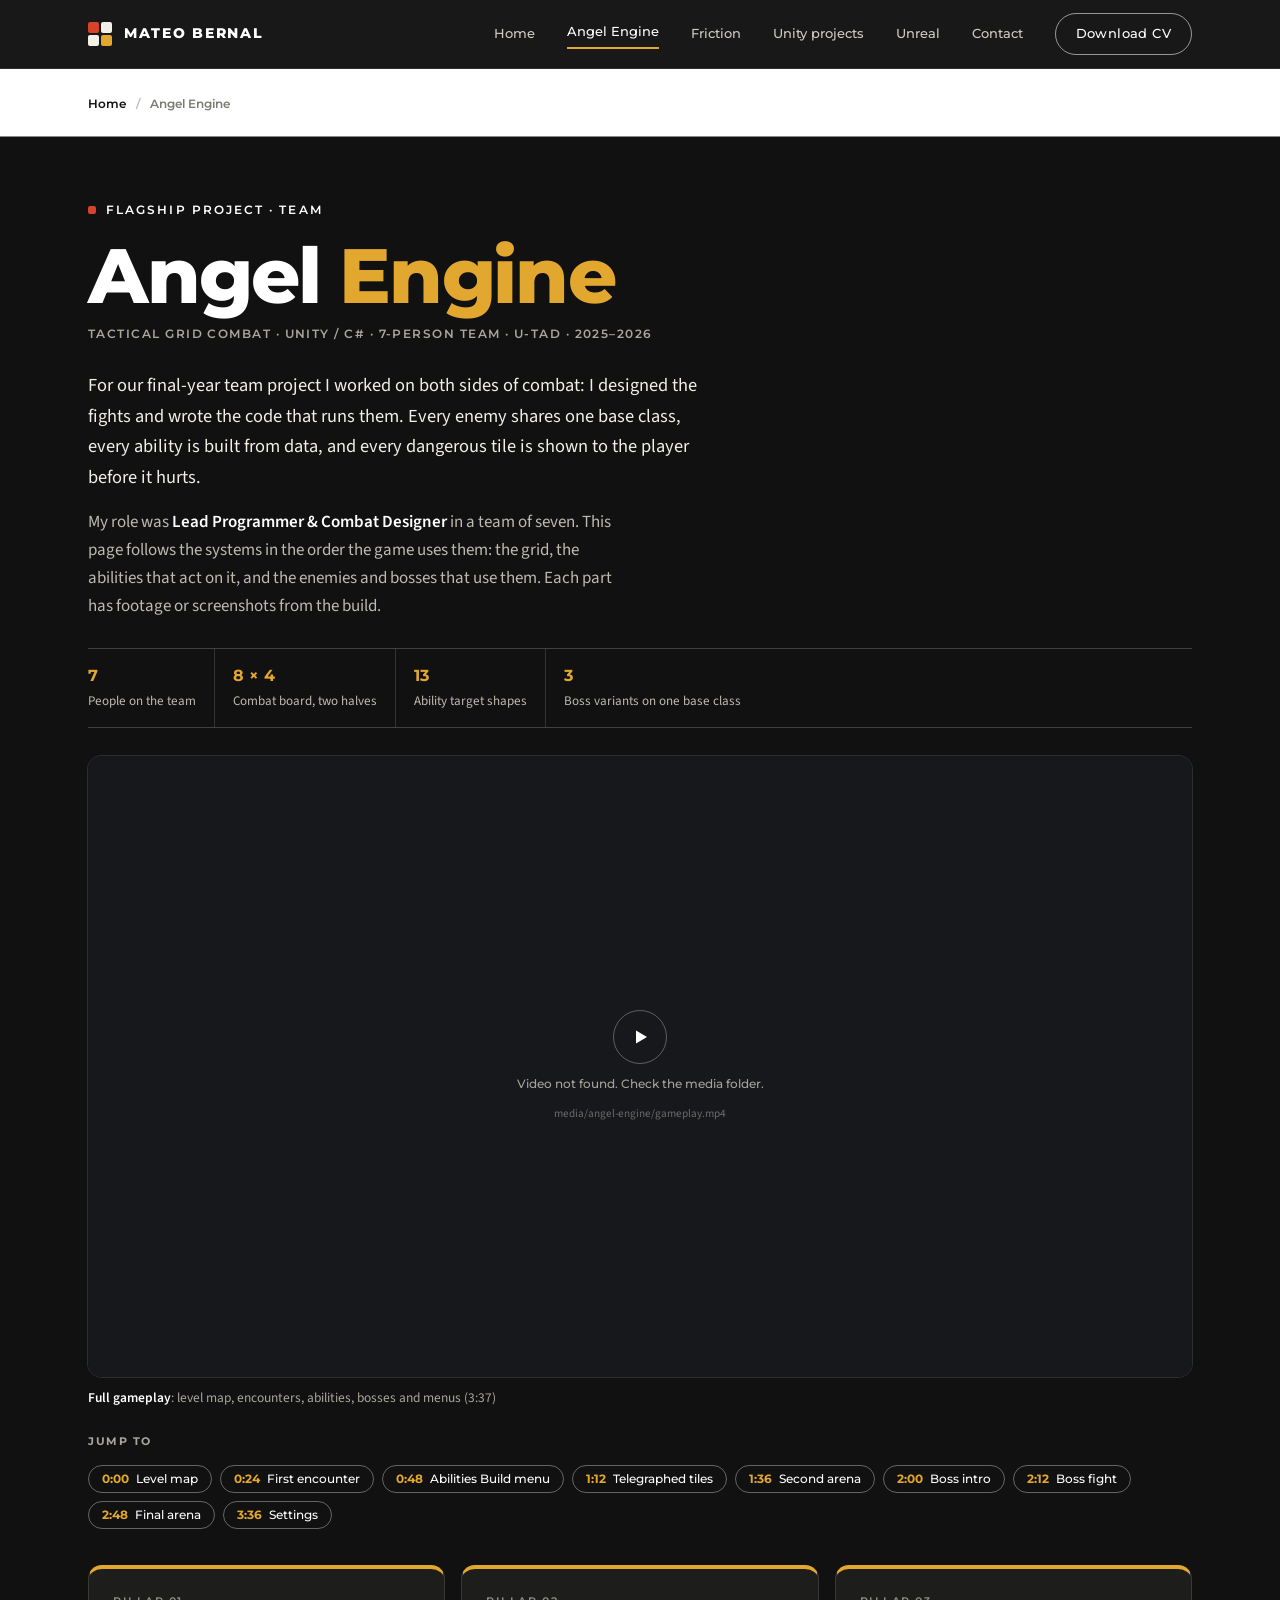
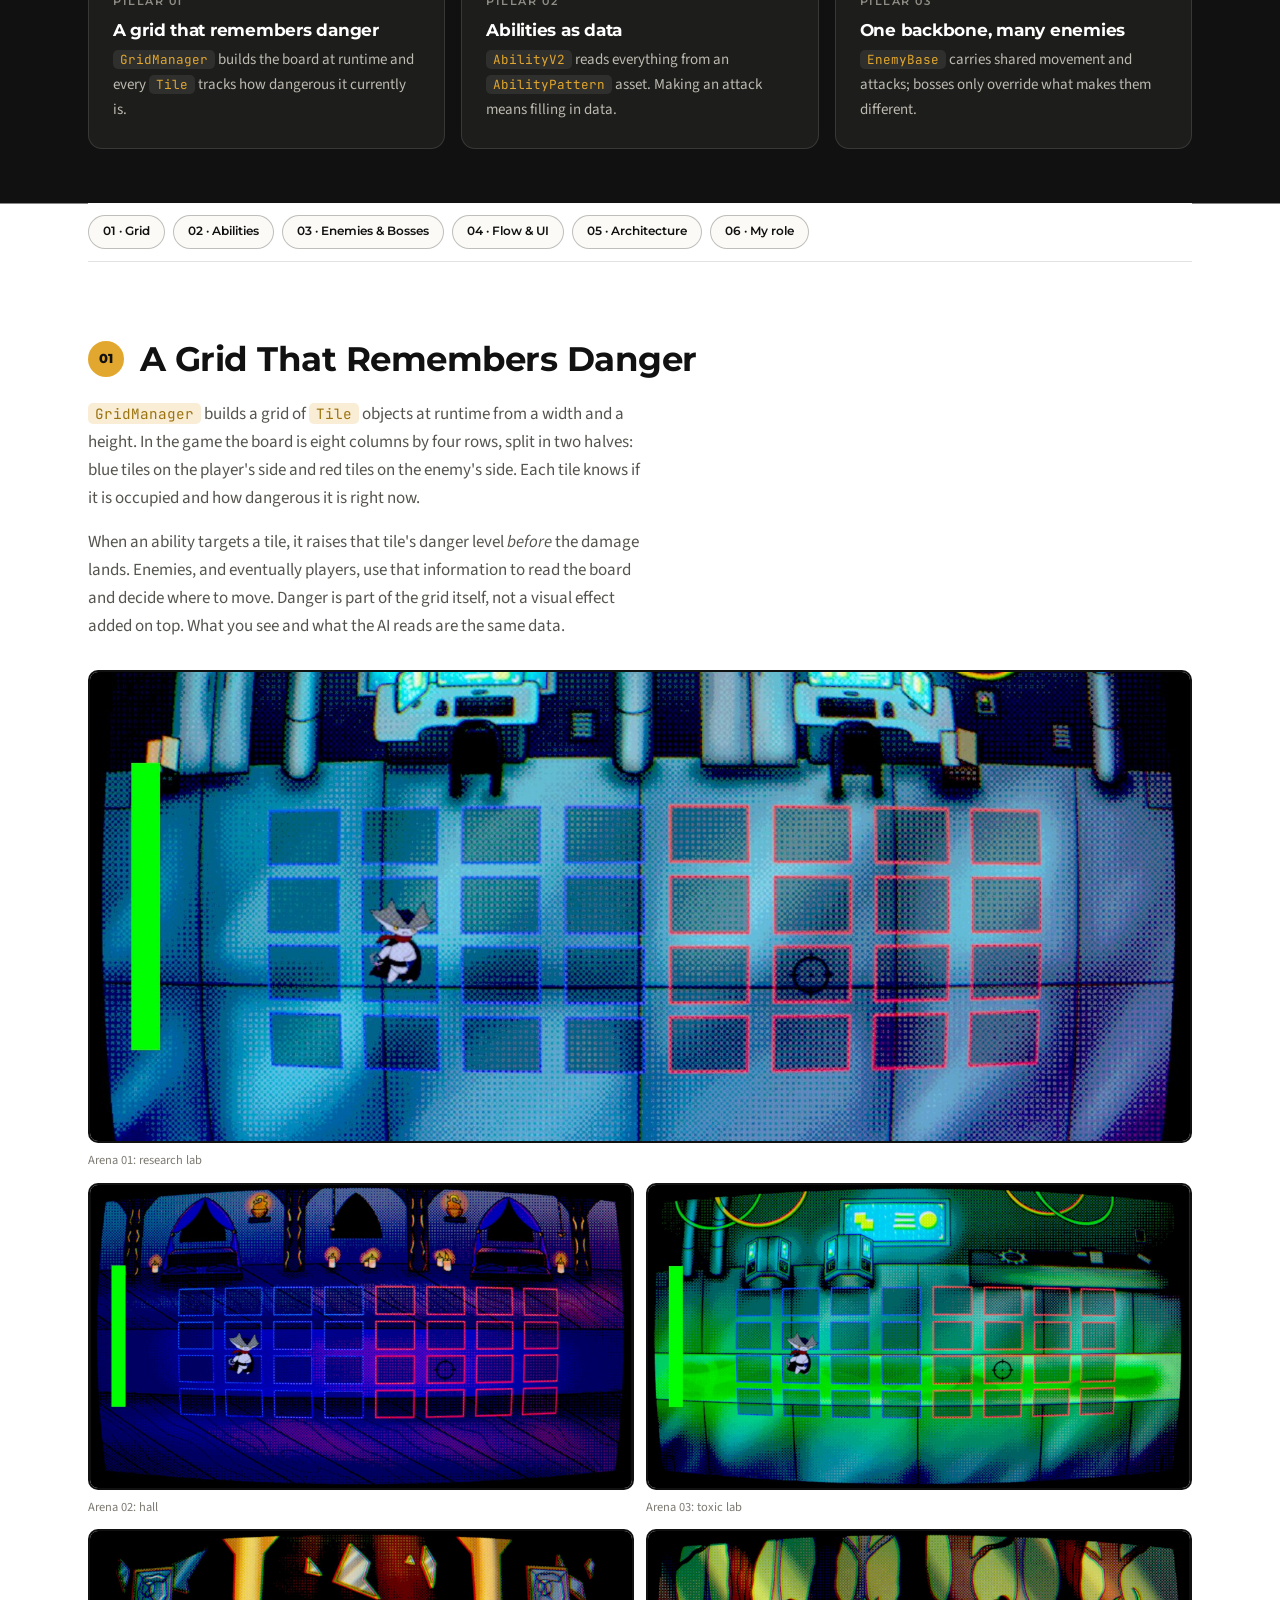
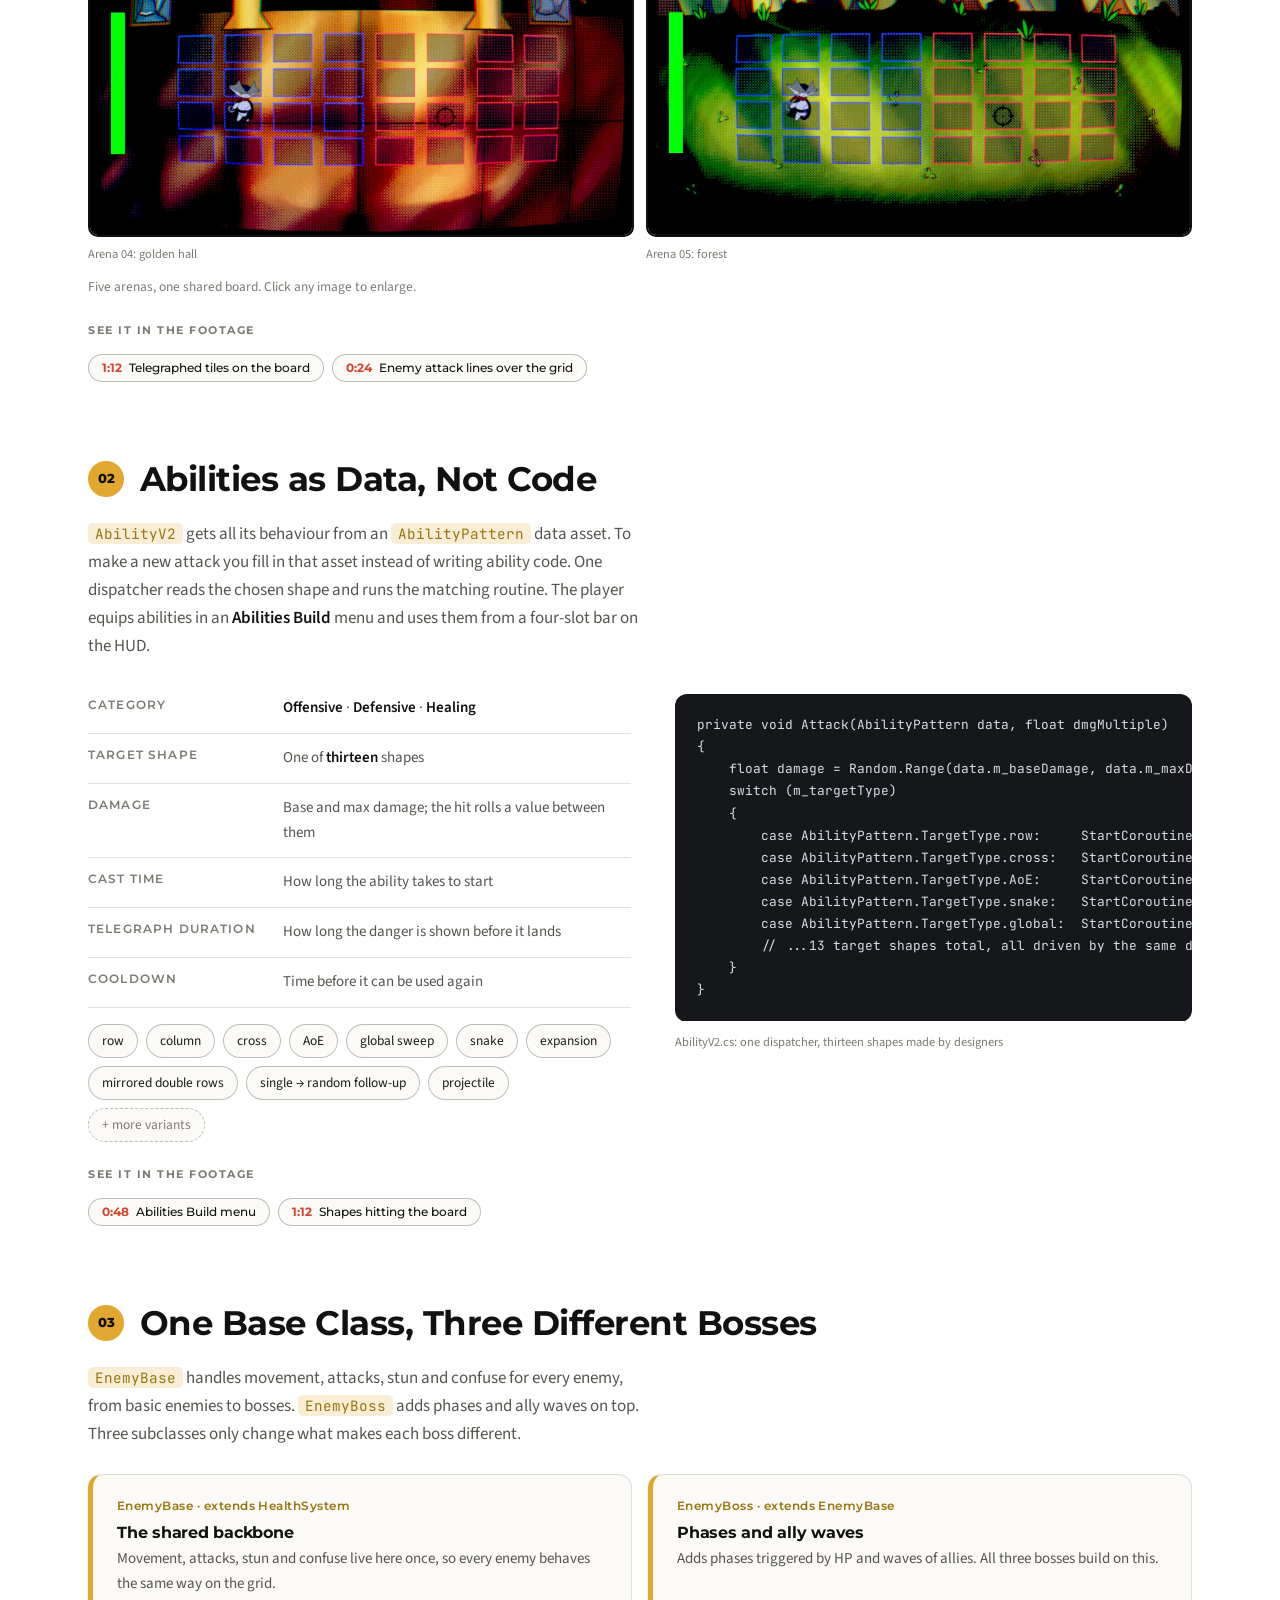
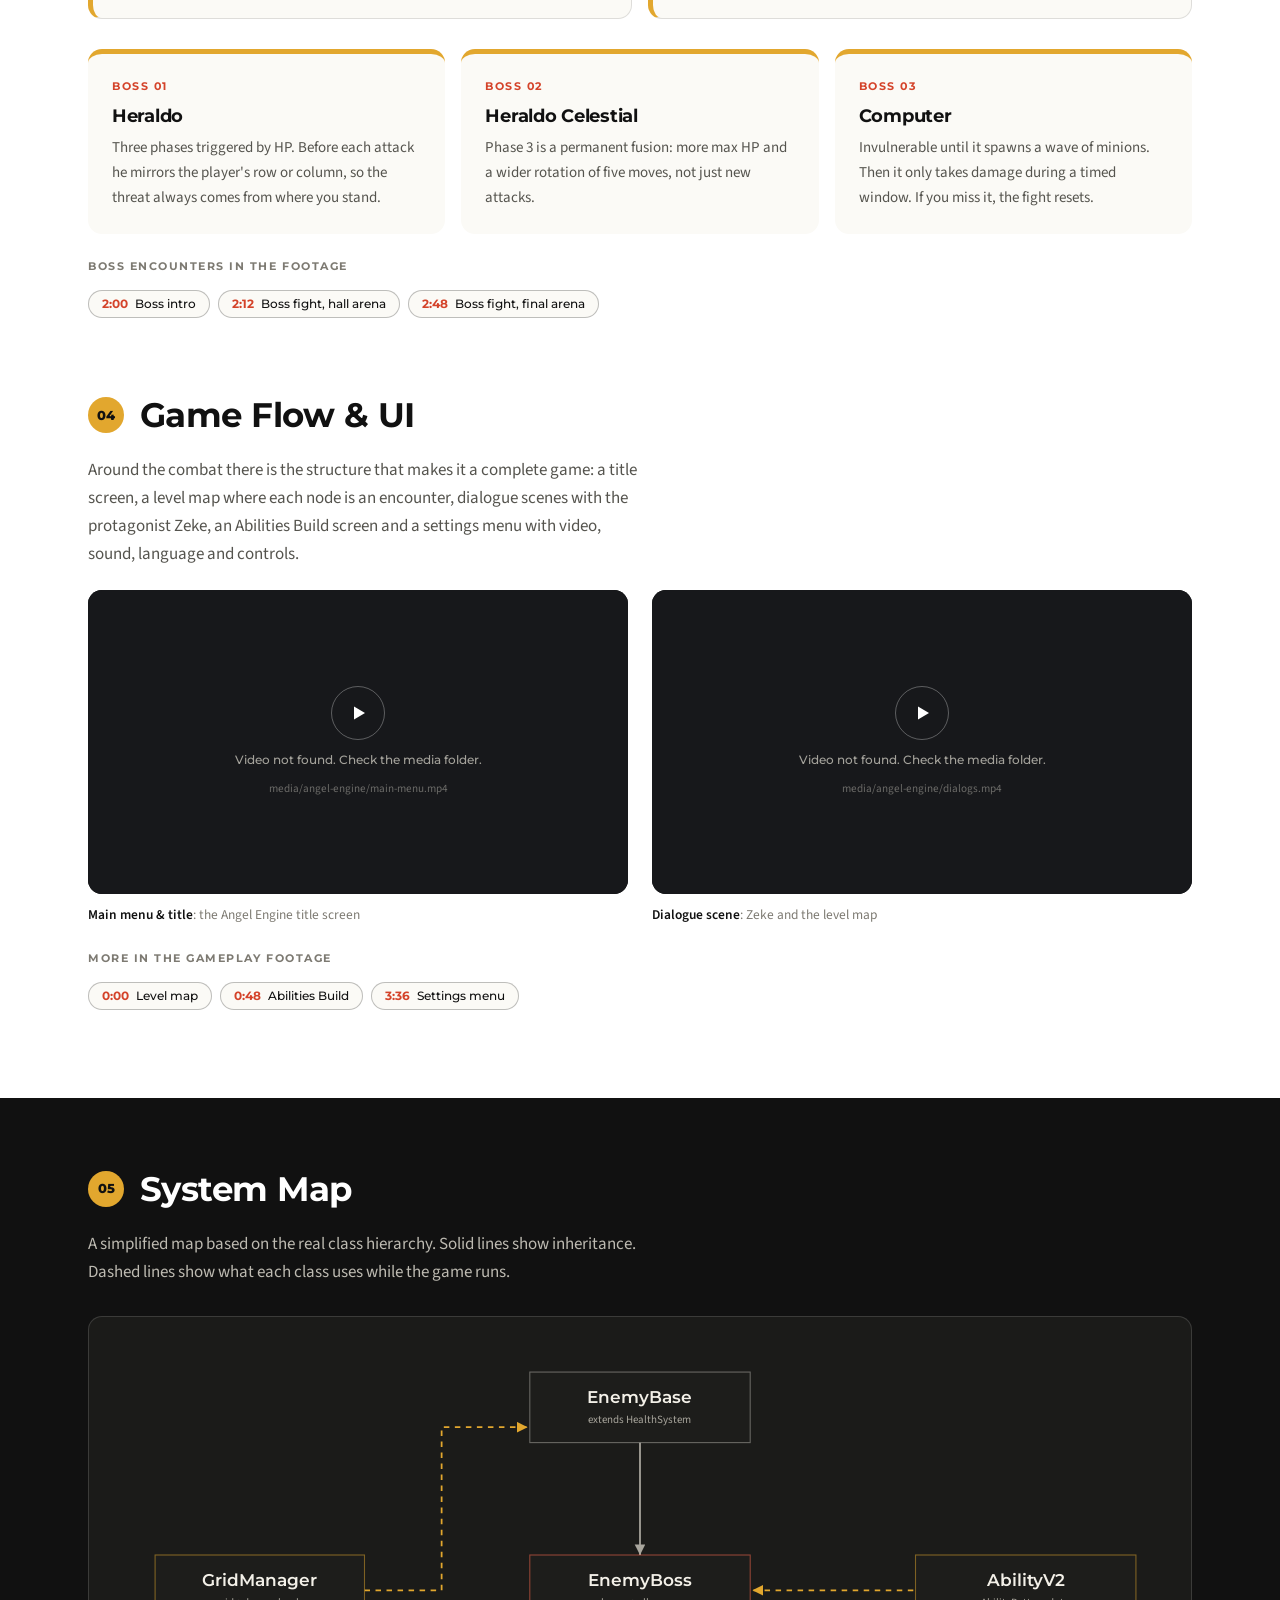
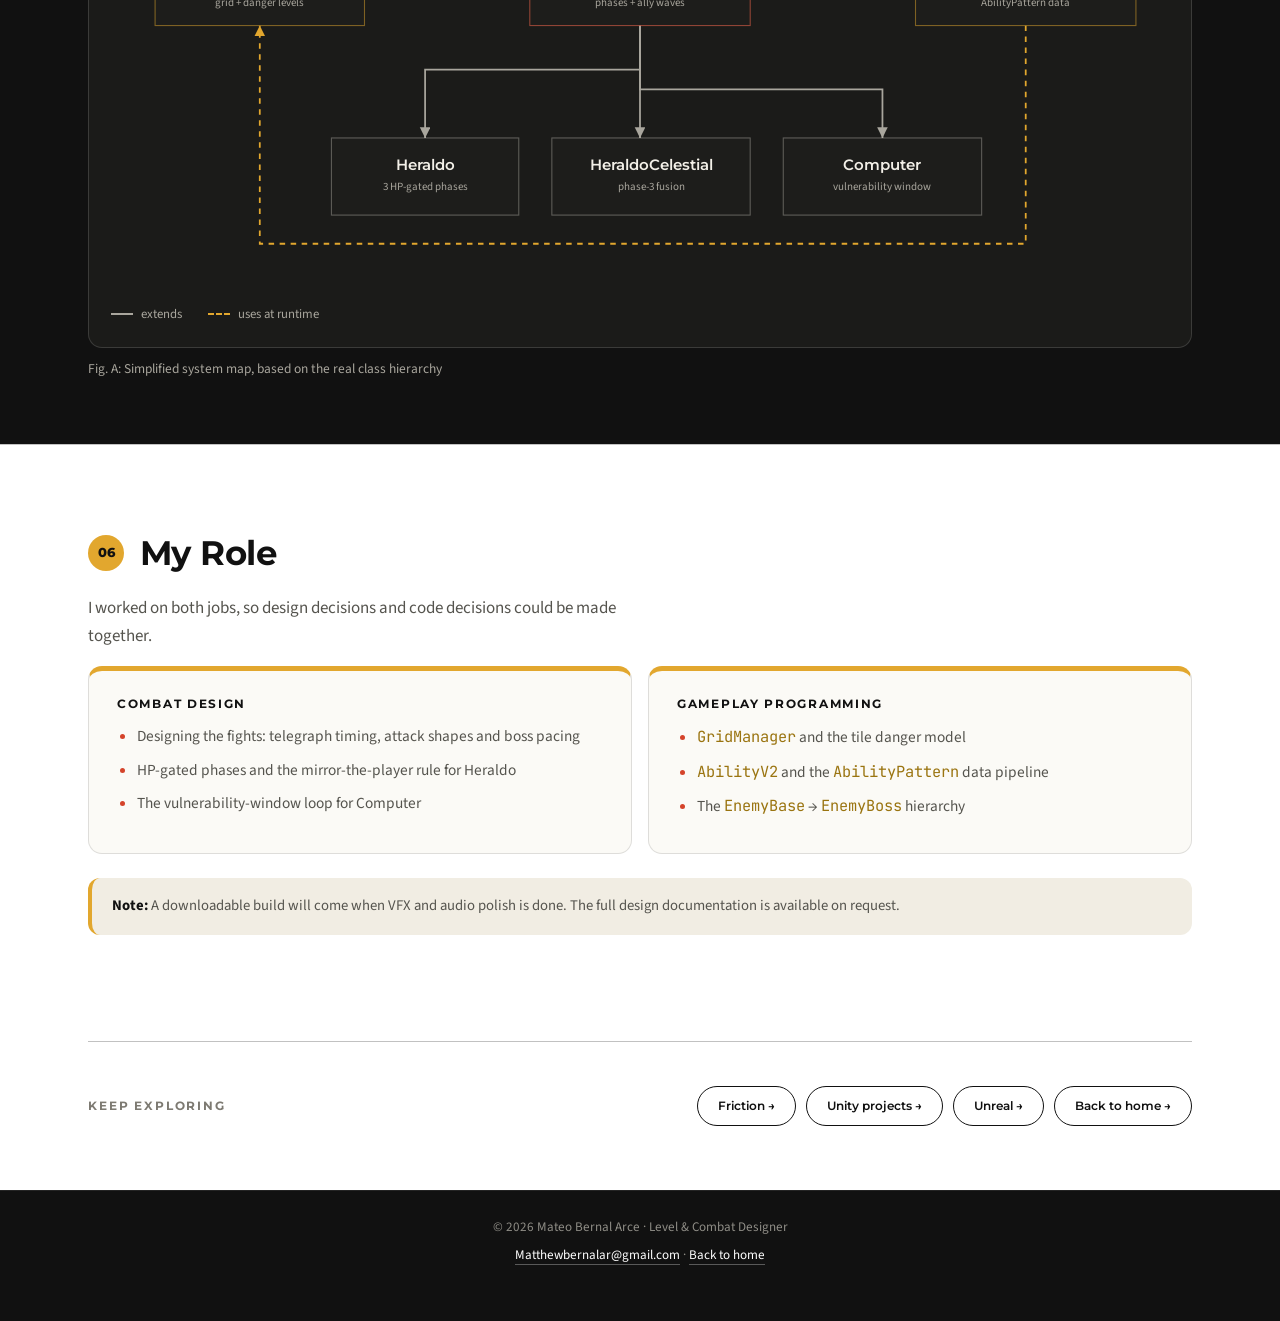
==== angel-engine.html @ 5e4d4a9e "Add files via upload" ====
<!DOCTYPE html>
<html lang="en">
<head>
<meta charset="UTF-8">
<meta name="viewport" content="width=device-width, initial-scale=1.0">
<title>Angel Engine | Mateo Bernal Arce</title>
<meta name="description" content="Angel Engine: a tactical grid combat prototype built in Unity by a team of seven. Grid, abilities, bosses and system map.">
<link rel="icon" href="data:image/svg+xml,%3Csvg xmlns='http://www.w3.org/2000/svg' viewBox='0 0 32 32'%3E%3Crect width='32' height='32' rx='6' fill='%23111111'/%3E%3Crect x='7' y='7' width='8' height='8' fill='%23C8452D'/%3E%3Crect x='17' y='17' width='8' height='8' fill='%23E2A72E'/%3E%3C/svg%3E">
<link rel="preconnect" href="https://fonts.googleapis.com">
<link rel="preconnect" href="https://fonts.gstatic.com" crossorigin>
<link href="https://fonts.googleapis.com/css2?family=Montserrat:wght@500;600;700;800&family=Source+Sans+3:wght@400;500;600;700&family=JetBrains+Mono:wght@400;500&display=swap" rel="stylesheet">
<link rel="stylesheet" href="https://cdnjs.cloudflare.com/ajax/libs/highlight.js/11.9.0/styles/nord.min.css">
<link rel="stylesheet" href="assets/style.css">
</head>
<body class="">
<svg width="0" height="0" style="position:absolute" aria-hidden="true"><symbol id="ico-unity" viewBox="0 0 24 24"><path d="m12.9288 4.2939 3.7997 2.1929c.1366.077.1415.2905 0 .3675l-4.515 2.6076a.4192.4192 0 0 1-.4246 0L7.274 6.8543c-.139-.0745-.1415-.293 0-.3675l3.7972-2.193V0L1.3758 5.5977V16.793l3.7177-2.1456v-4.3858c-.0025-.1565.1813-.2682.318-.1838l4.5148 2.6076a.4252.4252 0 0 1 .2136.3676v5.2127c.0025.1565-.1813.2682-.3179.1838l-3.7996-2.1929-3.7178 2.1457L12 24l9.6954-5.5977-3.7178-2.1457-3.7996 2.1929c-.1341.082-.3229-.0248-.3179-.1838V13.053c0-.1565.087-.2956.2136-.3676l4.5149-2.6076c.134-.082.3228.0224.3179.1838v4.3858l3.7177 2.1456V5.5977L12.9288 0Z"/></symbol></svg>
<header class="nav">
  <div class="nav-inner">
    <a href="index.html" class="brand">
      <span class="brand-mark"><span></span><span></span><span></span><span></span></span>
      MATEO BERNAL
    </a>
    <nav class="nav-links" id="navLinks">
      <a href="index.html">Home</a><a href="angel-engine.html" aria-current="page">Angel Engine</a><a href="friction.html">Friction</a><a href="unity-projects.html">Unity projects</a><a href="unreal.html">Unreal</a><a href="index.html#contact">Contact</a>
      <a href="media/Mateo_Bernal_Arce_CV.pdf" class="btn btn-ghost" download="Mateo_Bernal_Arce_CV.pdf">Download CV</a>
    </nav>
    <button class="nav-toggle" id="navToggle" aria-label="Toggle menu"><span></span><span></span><span></span></button>
  </div>
</header>
<main class="page-main"><div class="container"><div class="crumbs"><a href="index.html">Home</a><span class="sep">/</span><span>Angel Engine</span></div><div class="ae" id="angel-engine">
      <div class="ae-hero">
        <div class="eyebrow">Flagship project · Team</div>
        <h3 class="ae-title">Angel <em>Engine</em></h3>
        <span class="ae-sub">TACTICAL GRID COMBAT · UNITY / C# · 7-PERSON TEAM · U-TAD · 2025–2026</span>
        <p class="lead">For our final-year team project I worked on both sides of combat: I designed the fights and wrote the code that runs them. Every enemy shares one base class, every ability is built from data, and every dangerous tile is shown to the player before it hurts.</p>
        <p>My role was <strong>Lead Programmer &amp; Combat Designer</strong> in a team of seven. This page follows the systems in the order the game uses them: the grid, the abilities that act on it, and the enemies and bosses that use them. Each part has footage or screenshots from the build.</p>
        <div class="stat-row">
          <div><b>7</b>People on the team</div>
          <div><b>8 × 4</b>Combat board, two halves</div>
          <div><b>13</b>Ability target shapes</div>
          <div><b>3</b>Boss variants on one base class</div>
        </div>
        <figure class="vid vid-main" id="vidGameplay" data-src="media/angel-engine/gameplay.mp4" data-poster="media/angel-engine/gameplay-poster.jpg" data-title="Full gameplay"><div class="vid-stage"><div class="vid-fallback"><span class="play"><svg viewBox="0 0 16 16"><path d="M3 1.5v13l11-6.5z"/></svg></span><span class="t">Loading video…</span><span class="p">media/angel-engine/gameplay.mp4</span></div></div><figcaption class="vid-cap"><b>Full gameplay</b>: level map, encounters, abilities, bosses and menus (3:37)</figcaption></figure>
        <span class="chap-label">Jump to</span>
        <div class="chapters"><button type="button" class="seek" data-target="vidGameplay" data-t="0"><b>0:00</b>Level map</button><button type="button" class="seek" data-target="vidGameplay" data-t="24"><b>0:24</b>First encounter</button><button type="button" class="seek" data-target="vidGameplay" data-t="48"><b>0:48</b>Abilities Build menu</button><button type="button" class="seek" data-target="vidGameplay" data-t="72"><b>1:12</b>Telegraphed tiles</button><button type="button" class="seek" data-target="vidGameplay" data-t="96"><b>1:36</b>Second arena</button><button type="button" class="seek" data-target="vidGameplay" data-t="120"><b>2:00</b>Boss intro</button><button type="button" class="seek" data-target="vidGameplay" data-t="132"><b>2:12</b>Boss fight</button><button type="button" class="seek" data-target="vidGameplay" data-t="168"><b>2:48</b>Final arena</button><button type="button" class="seek" data-target="vidGameplay" data-t="216"><b>3:36</b>Settings</button></div>
        <div class="pillars">
          <div class="pillar"><span class="k">Pillar 01</span><h4>A grid that remembers danger</h4><p><code>GridManager</code> builds the board at runtime and every <code>Tile</code> tracks how dangerous it currently is.</p></div>
          <div class="pillar"><span class="k">Pillar 02</span><h4>Abilities as data</h4><p><code>AbilityV2</code> reads everything from an <code>AbilityPattern</code> asset. Making an attack means filling in data.</p></div>
          <div class="pillar"><span class="k">Pillar 03</span><h4>One backbone, many enemies</h4><p><code>EnemyBase</code> carries shared movement and attacks; bosses only override what makes them different.</p></div>
        </div>
      </div>

      <nav class="ae-nav" aria-label="Angel Engine sections">
        <a href="#ae-grid">01 · Grid</a>
        <a href="#ae-abilities">02 · Abilities</a>
        <a href="#ae-enemies">03 · Enemies &amp; Bosses</a>
        <a href="#ae-flow">04 · Flow &amp; UI</a>
        <a href="#ae-architecture">05 · Architecture</a>
        <a href="#ae-role">06 · My role</a>
      </nav>

      <!-- 01 GRID -->
      <div class="ae-sec" id="ae-grid">
        <div class="ae-sec-head"><span class="n">01</span><h3>A Grid That Remembers Danger</h3></div>
        <p><code>GridManager</code> builds a grid of <code>Tile</code> objects at runtime from a width and a height. In the game the board is eight columns by four rows, split in two halves: blue tiles on the player's side and red tiles on the enemy's side. Each tile knows if it is occupied and how dangerous it is right now.</p>
        <p>When an ability targets a tile, it raises that tile's danger level <em>before</em> the damage lands. Enemies, and eventually players, use that information to read the board and decide where to move. Danger is part of the grid itself, not a visual effect added on top. What you see and what the AI reads are the same data.</p>
        <div class="arena-grid"><figure><img src="media/angel-engine/arena-1.jpg" alt="Angel Engine arena 1, 8 by 4 combat grid" loading="lazy" onclick="openLightbox(this)"><figcaption>Arena 01: research lab</figcaption></figure><figure><img src="media/angel-engine/arena-2.jpg" alt="Angel Engine arena 2, 8 by 4 combat grid" loading="lazy" onclick="openLightbox(this)"><figcaption>Arena 02: hall</figcaption></figure><figure><img src="media/angel-engine/arena-3.jpg" alt="Angel Engine arena 3, 8 by 4 combat grid" loading="lazy" onclick="openLightbox(this)"><figcaption>Arena 03: toxic lab</figcaption></figure><figure><img src="media/angel-engine/arena-4.jpg" alt="Angel Engine arena 4, 8 by 4 combat grid" loading="lazy" onclick="openLightbox(this)"><figcaption>Arena 04: golden hall</figcaption></figure><figure><img src="media/angel-engine/arena-5.jpg" alt="Angel Engine arena 5, 8 by 4 combat grid" loading="lazy" onclick="openLightbox(this)"><figcaption>Arena 05: forest</figcaption></figure></div>
        <div class="vid-cap" style="margin-top:12px;">Five arenas, one shared board. Click any image to enlarge.</div>
        <span class="chap-label">See it in the footage</span>
        <div class="chapters"><button type="button" class="seek" data-target="vidGameplay" data-t="72"><b>1:12</b>Telegraphed tiles on the board</button><button type="button" class="seek" data-target="vidGameplay" data-t="24"><b>0:24</b>Enemy attack lines over the grid</button></div>
      </div>

      <!-- 02 ABILITIES -->
      <div class="ae-sec" id="ae-abilities">
        <div class="ae-sec-head"><span class="n">02</span><h3>Abilities as Data, Not Code</h3></div>
        <p><code>AbilityV2</code> gets all its behaviour from an <code>AbilityPattern</code> data asset. To make a new attack you fill in that asset instead of writing ability code. One dispatcher reads the chosen shape and runs the matching routine. The player equips abilities in an <strong>Abilities Build</strong> menu and uses them from a four-slot bar on the HUD.</p>
        <div class="ae-two">
          <div>
            <table class="spec">
              <tr><th>Category</th><td><b>Offensive</b> · <b>Defensive</b> · <b>Healing</b></td></tr>
              <tr><th>Target shape</th><td>One of <b>thirteen</b> shapes</td></tr>
              <tr><th>Damage</th><td>Base and max damage; the hit rolls a value between them</td></tr>
              <tr><th>Cast time</th><td>How long the ability takes to start</td></tr>
              <tr><th>Telegraph duration</th><td>How long the danger is shown before it lands</td></tr>
              <tr><th>Cooldown</th><td>Time before it can be used again</td></tr>
            </table>
            <div class="shape-row"><span class="tag">row</span><span class="tag">column</span><span class="tag">cross</span><span class="tag">AoE</span><span class="tag">global sweep</span><span class="tag">snake</span><span class="tag">expansion</span><span class="tag">mirrored double rows</span><span class="tag">single → random follow-up</span><span class="tag">projectile</span><span class="tag more">+ more variants</span></div>
            <span class="chap-label">See it in the footage</span>
            <div class="chapters"><button type="button" class="seek" data-target="vidGameplay" data-t="48"><b>0:48</b>Abilities Build menu</button><button type="button" class="seek" data-target="vidGameplay" data-t="72"><b>1:12</b>Shapes hitting the board</button></div>
          </div>
          <div>
            <pre><code class="language-csharp">private void Attack(AbilityPattern data, float dmgMultiple)
{
    float damage = Random.Range(data.m_baseDamage, data.m_maxDamage);
    switch (m_targetType)
    {
        case AbilityPattern.TargetType.row:     StartCoroutine(AttackRow(...)); break;
        case AbilityPattern.TargetType.cross:   StartCoroutine(AttackCross(...)); break;
        case AbilityPattern.TargetType.AoE:     StartCoroutine(AttackAoE(...)); break;
        case AbilityPattern.TargetType.snake:   StartCoroutine(AttackSnake(...)); break;
        case AbilityPattern.TargetType.global:  StartCoroutine(AttackGlobal(...)); break;
        // ...13 target shapes total, all driven by the same data asset
    }
}</code></pre>
            <div class="code-cap">AbilityV2.cs: one dispatcher, thirteen shapes made by designers</div>
          </div>
        </div>
      </div>

      <!-- 03 ENEMIES -->
      <div class="ae-sec" id="ae-enemies">
        <div class="ae-sec-head"><span class="n">03</span><h3>One Base Class, Three Different Bosses</h3></div>
        <p><code>EnemyBase</code> handles movement, attacks, stun and confuse for every enemy, from basic enemies to bosses. <code>EnemyBoss</code> adds phases and ally waves on top. Three subclasses only change what makes each boss different.</p>
        <div class="base-strip">
          <div class="base-card"><span class="k">EnemyBase · extends HealthSystem</span><h4>The shared backbone</h4><p>Movement, attacks, stun and confuse live here once, so every enemy behaves the same way on the grid.</p></div>
          <div class="base-card"><span class="k">EnemyBoss · extends EnemyBase</span><h4>Phases and ally waves</h4><p>Adds phases triggered by HP and waves of allies. All three bosses build on this.</p></div>
        </div>
        <div class="boss-grid">
          <div class="boss"><span class="bk">Boss 01</span><h4>Heraldo</h4>
            <p>Three phases triggered by HP. Before each attack he mirrors the player's row or column, so the threat always comes from where you stand.</p></div>
          <div class="boss"><span class="bk">Boss 02</span><h4>Heraldo Celestial</h4>
            <p>Phase 3 is a permanent fusion: more max HP and a wider rotation of five moves, not just new attacks.</p></div>
          <div class="boss"><span class="bk">Boss 03</span><h4>Computer</h4>
            <p>Invulnerable until it spawns a wave of minions. Then it only takes damage during a timed window. If you miss it, the fight resets.</p></div>
        </div>
        <span class="chap-label">Boss encounters in the footage</span>
        <div class="chapters"><button type="button" class="seek" data-target="vidGameplay" data-t="120"><b>2:00</b>Boss intro</button><button type="button" class="seek" data-target="vidGameplay" data-t="132"><b>2:12</b>Boss fight, hall arena</button><button type="button" class="seek" data-target="vidGameplay" data-t="168"><b>2:48</b>Boss fight, final arena</button></div>
      </div>

      <!-- 04 FLOW & UI -->
      <div class="ae-sec" id="ae-flow">
        <div class="ae-sec-head"><span class="n">04</span><h3>Game Flow &amp; UI</h3></div>
        <p>Around the combat there is the structure that makes it a complete game: a title screen, a level map where each node is an encounter, dialogue scenes with the protagonist Zeke, an Abilities Build screen and a settings menu with video, sound, language and controls.</p>
        <div class="flow-grid">
          <figure class="vid" id="vidMenu" data-src="media/angel-engine/main-menu.mp4" data-poster="media/angel-engine/main-menu-poster.jpg" data-title="Main menu &amp; title"><div class="vid-stage"><div class="vid-fallback"><span class="play"><svg viewBox="0 0 16 16"><path d="M3 1.5v13l11-6.5z"/></svg></span><span class="t">Loading video…</span><span class="p">media/angel-engine/main-menu.mp4</span></div></div><figcaption class="vid-cap"><b>Main menu &amp; title</b>: the Angel Engine title screen</figcaption></figure>
          <figure class="vid" id="vidDialogs" data-src="media/angel-engine/dialogs.mp4" data-poster="media/angel-engine/dialogs-poster.jpg" data-title="Dialogue scene"><div class="vid-stage"><div class="vid-fallback"><span class="play"><svg viewBox="0 0 16 16"><path d="M3 1.5v13l11-6.5z"/></svg></span><span class="t">Loading video…</span><span class="p">media/angel-engine/dialogs.mp4</span></div></div><figcaption class="vid-cap"><b>Dialogue scene</b>: Zeke and the level map</figcaption></figure>
        </div>
        <span class="chap-label">More in the gameplay footage</span>
        <div class="chapters"><button type="button" class="seek" data-target="vidGameplay" data-t="0"><b>0:00</b>Level map</button><button type="button" class="seek" data-target="vidGameplay" data-t="48"><b>0:48</b>Abilities Build</button><button type="button" class="seek" data-target="vidGameplay" data-t="216"><b>3:36</b>Settings menu</button></div>
      </div>

      <!-- 05 ARCHITECTURE -->
      <div class="ae-sec" id="ae-architecture">
        <div class="ae-sec-head"><span class="n">05</span><h3>System Map</h3></div>
        <p>A simplified map based on the real class hierarchy. Solid lines show inheritance. Dashed lines show what each class uses while the game runs.</p>
        <div class="diagram-wrap">
          <svg viewBox="0 0 960 500" xmlns="http://www.w3.org/2000/svg" role="img" aria-label="Combat system architecture diagram">
  <defs>
    <marker id="arrN" markerWidth="8" markerHeight="8" refX="6" refY="3" orient="auto">
      <path d="M0,0 L6,3 L0,6 Z" fill="#A9A69D"/>
    </marker>
    <marker id="arrS" markerWidth="8" markerHeight="8" refX="6" refY="3" orient="auto">
      <path d="M0,0 L6,3 L0,6 Z" fill="#E2A72E"/>
    </marker>
  </defs>

  <!-- connector lines (drawn first, under boxes) -->
  <g fill="none" stroke="#A9A69D" stroke-width="1.6">
    <path d="M480,94 L480,196" marker-end="url(#arrN)"/>
    <path d="M480,260 L480,300 L285,300 L285,362" marker-end="url(#arrN)"/>
    <path d="M480,260 L480,362" marker-end="url(#arrN)"/>
    <path d="M480,260 L480,318 L700,318 L700,362" marker-end="url(#arrN)"/>
  </g>
  <g fill="none" stroke="#E2A72E" stroke-width="1.6" stroke-dasharray="5 5">
    <path d="M230,228 L300,228 L300,80 L378,80" marker-end="url(#arrS)"/>
    <path d="M728,228 L582,228" marker-end="url(#arrS)"/>
    <path d="M830,260 L830,458 L135,458 L135,260" marker-end="url(#arrS)"/>
  </g>

  <!-- EnemyBase -->
  <g>
    <rect x="380" y="30" width="200" height="64" fill="#1D1D1B" stroke="#F3F0E8" stroke-opacity="0.35"/>
    <text x="480" y="58" text-anchor="middle" font-family="Montserrat, sans-serif" font-size="15" fill="#F3F0E8" font-weight="600">EnemyBase</text>
    <text x="480" y="76" text-anchor="middle" font-family="Source Sans 3, monospace" font-size="10" fill="#A9A69D">extends HealthSystem</text>
  </g>

  <!-- GridManager -->
  <g>
    <rect x="40" y="196" width="190" height="64" fill="#1D1D1B" stroke="#E2A72E" stroke-opacity="0.5"/>
    <text x="135" y="224" text-anchor="middle" font-family="Montserrat, sans-serif" font-size="15" fill="#F3F0E8" font-weight="600">GridManager</text>
    <text x="135" y="242" text-anchor="middle" font-family="Source Sans 3, monospace" font-size="10" fill="#A9A69D">grid + danger levels</text>
  </g>

  <!-- AbilityV2 -->
  <g>
    <rect x="730" y="196" width="200" height="64" fill="#1D1D1B" stroke="#E2A72E" stroke-opacity="0.5"/>
    <text x="830" y="224" text-anchor="middle" font-family="Montserrat, sans-serif" font-size="15" fill="#F3F0E8" font-weight="600">AbilityV2</text>
    <text x="830" y="242" text-anchor="middle" font-family="Source Sans 3, monospace" font-size="10" fill="#A9A69D">AbilityPattern data</text>
  </g>

  <!-- EnemyBoss -->
  <g>
    <rect x="380" y="196" width="200" height="64" fill="#1D1D1B" stroke="#F0674D" stroke-opacity="0.55"/>
    <text x="480" y="224" text-anchor="middle" font-family="Montserrat, sans-serif" font-size="15" fill="#F3F0E8" font-weight="600">EnemyBoss</text>
    <text x="480" y="242" text-anchor="middle" font-family="Source Sans 3, monospace" font-size="10" fill="#A9A69D">phases + ally waves</text>
  </g>

  <!-- Heraldo -->
  <g>
    <rect x="200" y="362" width="170" height="70" fill="#1D1D1B" stroke="#F3F0E8" stroke-opacity="0.3"/>
    <text x="285" y="391" text-anchor="middle" font-family="Montserrat, sans-serif" font-size="14" fill="#F3F0E8" font-weight="600">Heraldo</text>
    <text x="285" y="409" text-anchor="middle" font-family="Source Sans 3, monospace" font-size="10" fill="#A9A69D">3 HP-gated phases</text>
  </g>

  <!-- HeraldoCelestial -->
  <g>
    <rect x="400" y="362" width="180" height="70" fill="#1D1D1B" stroke="#F3F0E8" stroke-opacity="0.3"/>
    <text x="490" y="391" text-anchor="middle" font-family="Montserrat, sans-serif" font-size="14" fill="#F3F0E8" font-weight="600">HeraldoCelestial</text>
    <text x="490" y="409" text-anchor="middle" font-family="Source Sans 3, monospace" font-size="10" fill="#A9A69D">phase-3 fusion</text>
  </g>

  <!-- Computer -->
  <g>
    <rect x="610" y="362" width="180" height="70" fill="#1D1D1B" stroke="#F3F0E8" stroke-opacity="0.3"/>
    <text x="700" y="391" text-anchor="middle" font-family="Montserrat, sans-serif" font-size="14" fill="#F3F0E8" font-weight="600">Computer</text>
    <text x="700" y="409" text-anchor="middle" font-family="Source Sans 3, monospace" font-size="10" fill="#A9A69D">vulnerability window</text>
  </g>
</svg>

          <div class="diagram-legend">
            <span><i class="leg-line"></i> extends</span>
            <span><i class="leg-line dashed"></i> uses at runtime</span>
          </div>
        </div>
        
        <div class="vid-cap">Fig. A: Simplified system map, based on the real class hierarchy</div>
      </div>

      <!-- 06 ROLE -->
      <div class="ae-sec" id="ae-role">
        <div class="ae-sec-head"><span class="n">06</span><h3>My Role</h3></div>
        <p>I worked on both jobs, so design decisions and code decisions could be made together.</p>
        <div class="role-split">
          <div class="role-card"><h4>Combat Design</h4><ul>
            <li>Designing the fights: telegraph timing, attack shapes and boss pacing</li>
            <li>HP-gated phases and the mirror-the-player rule for Heraldo</li>
            <li>The vulnerability-window loop for Computer</li>
          </ul></div>
          <div class="role-card"><h4>Gameplay Programming</h4><ul>
            <li><code style="font-family:var(--font-mono);color:var(--safe);">GridManager</code> and the tile danger model</li>
            <li><code style="font-family:var(--font-mono);color:var(--safe);">AbilityV2</code> and the <code style="font-family:var(--font-mono);color:var(--safe);">AbilityPattern</code> data pipeline</li>
            <li>The <code style="font-family:var(--font-mono);color:var(--safe);">EnemyBase</code> → <code style="font-family:var(--font-mono);color:var(--safe);">EnemyBoss</code> hierarchy</li>
          </ul></div>
        </div>
        <div class="note-box"><b>Note:</b> A downloadable build will come when VFX and audio polish is done. The full design documentation is available on request.</div>
      </div>
    </div>
<div class="page-nav"><span class="label">Keep exploring</span><div class="links"><a href="friction.html" class="pill-link">Friction →</a><a href="unity-projects.html" class="pill-link">Unity projects →</a><a href="unreal.html" class="pill-link">Unreal →</a><a href="index.html" class="pill-link">Back to home →</a></div></div></div></main>
<div class="overlay" id="projectOverlay" onclick="if(event.target===this)closeProject()">
  <div class="pmodal" id="projectModal" role="dialog" aria-modal="true">
    <button class="pmodal-close" onclick="closeProject()" aria-label="Close">✕</button>
    <div id="projectModalBody"></div>
  </div>
</div>
<div class="overlay" id="lightboxOverlay" onclick="closeLightbox()">
  <div class="pmodal lightbox"><img id="lightboxImg" src="" alt=""></div>
</div>
<footer>
  <div class="container">
    © 2026 Mateo Bernal Arce · Level &amp; Combat Designer<br>
    <span class="foot-links"><a href="mailto:Matthewbernalar@gmail.com">Matthewbernalar@gmail.com</a> · <a href="index.html">Back to home</a></span>
  </div>
</footer>
<script src="https://cdnjs.cloudflare.com/ajax/libs/highlight.js/11.9.0/highlight.min.js"></script>
<script src="assets/main.js"></script>
</body>
</html>
---- assets/style.css ----
/* ============================================================
   TOKENS
============================================================ */
:root{
  --bg:#FFFFFF;
  --surface:#FBFAF6;
  --surface-2:#F1EDE3;
  --ink:#111111;
  --text:#1B1B19;
  --muted:#55544E;
  --muted-2:#7D7A72;
  --line:rgba(17,17,17,0.12);
  --line-strong:rgba(17,17,17,0.26);
  --danger:#D4432A;          /* accent: brick red */
  --danger-dim:rgba(212,67,42,0.14);
  --safe:#9A7410;            /* secondary: natural green */
  --safe-dim:rgba(226,167,46,0.20);
  --panel:#FBFAF6;
  --panel-2:#F1EDE3;
  --font-display:'Montserrat','Source Sans 3',system-ui,sans-serif;
  --font-body:'Source Sans 3','Montserrat',system-ui,sans-serif;
  --font-mono:'JetBrains Mono',ui-monospace,Consolas,monospace;
  --container:1160px;
  --radius:14px;
  --gold:#E2A72E;
  --danger-light:#F0674D;
  --safe-light:#E2A72E;
}
*,*::before,*::after{box-sizing:border-box;}
html{scroll-behavior:smooth;}
body{
  margin:0;background:var(--bg);color:var(--text);
  font-family:var(--font-body);font-size:17px;line-height:1.65;
  -webkit-font-smoothing:antialiased;overflow-x:hidden;
}
img{max-width:100%;display:block;}
a{color:inherit;}
.container{max-width:var(--container);margin:0 auto;padding:0 28px;}
::selection{background:var(--danger);color:#fff;}
section{position:relative;}

/* ============================================================
   TYPOGRAPHY
============================================================ */
.eyebrow{
  font-family:var(--font-display);font-weight:600;font-size:0.72rem;
  letter-spacing:0.18em;text-transform:uppercase;color:var(--ink);
  display:flex;align-items:center;gap:10px;margin:0 0 18px;
}
.eyebrow::before{content:"";width:8px;height:8px;background:var(--danger);flex:none;border-radius:2px;}
h1,h2,h3,h4{font-family:var(--font-display);font-weight:700;line-height:1.12;margin:0;letter-spacing:-0.015em;color:var(--ink);}
h2{font-size:clamp(1.9rem,3.2vw,2.7rem);}
h3{font-size:clamp(1.3rem,2.1vw,1.6rem);}
p{color:var(--muted);margin:0 0 1rem;}
.lead{font-size:1.15rem;color:var(--text);line-height:1.65;}
strong{color:var(--ink);font-weight:600;}
code{font-family:var(--font-mono);}

/* ============================================================
   NAV
============================================================ */
header.nav{
  position:fixed;top:0;left:0;right:0;z-index:50;
  background:rgba(251,250,247,0.88);backdrop-filter:blur(12px) saturate(140%);
  border-bottom:1px solid var(--line);
}
.nav-inner{max-width:var(--container);margin:0 auto;padding:0 28px;height:68px;display:flex;align-items:center;justify-content:space-between;}
.brand{display:flex;align-items:center;gap:12px;font-family:var(--font-display);font-weight:800;font-size:0.88rem;letter-spacing:0.12em;text-decoration:none;color:var(--ink);}
.brand-mark{width:24px;height:24px;display:grid;grid-template-columns:1fr 1fr;grid-template-rows:1fr 1fr;gap:2px;flex:none;}
.brand-mark span{display:block;border-radius:2px;background:var(--ink);}
.brand-mark span:nth-child(1){background:var(--danger);}
.brand-mark span:nth-child(4){background:var(--safe);}
.nav-links{display:flex;align-items:center;gap:32px;}
.nav-links a{font-family:var(--font-display);font-weight:500;font-size:0.82rem;color:var(--muted);text-decoration:none;transition:color .2s ease;}
.nav-links a:hover{color:var(--ink);}
.btn{
  font-family:var(--font-display);font-weight:600;font-size:0.8rem;letter-spacing:0.03em;
  text-decoration:none;padding:12px 24px;border:1.5px solid var(--ink);border-radius:999px;
  display:inline-flex;align-items:center;gap:8px;transition:all .2s ease;white-space:nowrap;cursor:pointer;
}
.btn-primary{background:var(--ink);color:#fff;}
.btn-primary:hover{background:var(--danger);border-color:var(--danger);}
.btn-ghost{color:var(--ink);background:transparent;}
.btn-ghost:hover{background:var(--ink);color:#fff;}
.nav-links a.btn{color:var(--ink);padding:9px 20px;}
.nav-links a.btn:hover{color:#fff;}
.nav-toggle{display:none;background:none;border:1.5px solid var(--ink);border-radius:10px;width:40px;height:40px;cursor:pointer;}
.nav-toggle span{display:block;width:16px;height:1.5px;background:var(--ink);margin:4px auto;}

/* ============================================================
   HERO
============================================================ */
.hero{min-height:92vh;display:flex;flex-direction:column;justify-content:center;padding:150px 0 90px;overflow:hidden;}
.hero::before{
  content:"";position:absolute;right:-140px;top:90px;width:520px;height:520px;border-radius:50%;
  background:var(--danger-dim);z-index:0;
}
.hero::after{
  content:"";position:absolute;right:120px;bottom:70px;width:150px;height:150px;border-radius:50%;
  background:var(--safe-dim);z-index:0;
}
.hero-inner{position:relative;z-index:2;width:100%;}
.hero-tag{
  font-family:var(--font-display);font-weight:600;font-size:0.76rem;letter-spacing:0.12em;text-transform:uppercase;
  color:var(--ink);margin-bottom:26px;display:inline-flex;align-items:center;gap:12px;
  background:var(--surface);border:1px solid var(--line);padding:8px 16px;border-radius:999px;
}
.hero-tag .dot{width:8px;height:8px;background:var(--safe);border-radius:50%;box-shadow:0 0 0 4px var(--safe-dim);}
.hero h1{font-size:clamp(2.6rem,6.6vw,5.2rem);font-weight:800;letter-spacing:-0.03em;line-height:1;margin-bottom:22px;}
.hero h1 em{font-style:normal;color:var(--danger);}
.hero .role{font-family:var(--font-display);font-weight:600;font-size:clamp(1.05rem,1.8vw,1.35rem);color:var(--ink);margin-bottom:14px;}
.hero .sub{font-size:1.15rem;color:var(--muted);max-width:560px;margin-bottom:32px;}
.chip-row{display:flex;flex-wrap:wrap;gap:10px;margin-bottom:38px;}
.chip{
  font-family:var(--font-display);font-weight:500;font-size:0.76rem;color:var(--ink);
  border:1px solid var(--line-strong);background:var(--surface);padding:7px 15px;border-radius:999px;
}
.hero-cta{display:flex;gap:14px;flex-wrap:wrap;}

/* ============================================================
   ABOUT
============================================================ */
.about{padding:120px 0;background:var(--surface);border-top:1px solid var(--line);}
.about-grid{display:grid;grid-template-columns:300px 1fr;gap:72px;}
.photo-frame{position:relative;aspect-ratio:1/1;overflow:hidden;border-radius:20px;border:1px solid var(--line);}
.photo-frame img{width:100%;height:100%;object-fit:cover;}
.corner-tl,.corner-br{display:none;}
.about-bio p{max-width:62ch;}
.about-bio .lead{margin-bottom:18px;}
.meta-cols{display:grid;grid-template-columns:1fr 1fr;gap:44px;margin-top:46px;}
.timeline-label{font-family:var(--font-display);font-weight:700;font-size:0.72rem;letter-spacing:0.16em;text-transform:uppercase;color:var(--ink);margin-bottom:18px;}
.timeline{list-style:none;margin:0;padding:0;border-left:1.5px solid var(--line-strong);}
.timeline li{position:relative;padding:0 0 24px 24px;}
.timeline li::before{content:"";position:absolute;left:-5.5px;top:7px;width:9px;height:9px;border-radius:50%;background:var(--danger);}
.timeline li:last-child{padding-bottom:0;}
.timeline .yr{font-family:var(--font-display);font-weight:600;font-size:0.76rem;color:var(--danger);display:block;margin-bottom:2px;}
.timeline .ti{color:var(--ink);font-weight:600;display:block;font-size:1rem;}
.timeline .sub{color:var(--muted);font-size:0.9rem;}
.skills-block{margin-top:54px;}
.skill-group{margin-bottom:20px;}
.skill-group .k{font-family:var(--font-display);font-weight:600;font-size:0.72rem;letter-spacing:0.1em;text-transform:uppercase;color:var(--muted-2);display:inline-block;width:150px;vertical-align:top;padding-top:9px;}
.tag-row{display:inline-flex;flex-wrap:wrap;gap:8px;width:calc(100% - 160px);}
.tag{font-size:0.84rem;border:1px solid var(--line-strong);padding:5px 13px;color:var(--text);background:var(--surface);border-radius:999px;}
.thesis-card{margin-top:50px;background:var(--surface-2);border-radius:var(--radius);border-left:4px solid var(--danger);padding:24px 28px;}
.thesis-card .k{font-family:var(--font-display);font-weight:700;font-size:0.7rem;letter-spacing:0.16em;text-transform:uppercase;color:var(--danger);margin-bottom:10px;display:block;}
.thesis-card h4{font-weight:700;font-size:1.05rem;margin-bottom:8px;}
.thesis-card p{margin:0;font-size:0.96rem;}

/* ============================================================
   WORK
============================================================ */
.work{padding:120px 0 50px;border-top:1px solid var(--line);}
.work-subnav{display:flex;gap:10px;margin-top:30px;flex-wrap:wrap;}
.pill-link{font-family:var(--font-display);font-weight:600;font-size:0.78rem;text-decoration:none;border:1.5px solid var(--ink);padding:9px 20px;border-radius:999px;color:var(--ink);transition:all .2s ease;}
.pill-link:hover{background:var(--ink);color:#fff;}
.engine-block{padding:64px 0;}
.engine-head{display:flex;align-items:baseline;justify-content:space-between;gap:20px;flex-wrap:wrap;margin-bottom:40px;padding-top:44px;border-top:2px solid var(--ink);}
.engine-head .num{font-family:var(--font-display);font-weight:600;color:var(--muted-2);font-size:0.82rem;letter-spacing:0.08em;}
.engine-head h2{display:flex;align-items:center;gap:14px;font-size:clamp(1.7rem,3vw,2.3rem);}
.ico-unity{width:1.05em;height:1.05em;fill:currentColor;vertical-align:-0.17em;margin-right:7px;flex:none;}
.chip .ico-unity,.tag .ico-unity,.pill-link .ico-unity{width:1.1em;height:1.1em;margin-right:6px;color:var(--ink);}
.engine-head h2 .engine-logo{width:38px;height:38px;fill:var(--ink);margin:0;}

/* featured (Friction) */
.feature{display:grid;grid-template-columns:1.1fr 1fr;gap:56px;padding:56px 0;border-top:1px solid var(--line);align-items:start;}
.feature-media{position:sticky;top:96px;}
.feature-media img{border:1px solid var(--line);border-radius:12px;}
.feature-media .cap{font-size:0.78rem;color:var(--muted-2);margin-top:9px;}
.thumb-row{display:grid;grid-template-columns:1fr 1fr;gap:10px;margin-top:10px;}
.thumb-row img{aspect-ratio:4/3;object-fit:cover;}
.tag-line{display:flex;flex-wrap:wrap;gap:8px;margin-bottom:18px;}
.feature h3{margin-bottom:6px;font-size:clamp(1.5rem,2.6vw,2rem);}
.feature .role-meta{font-family:var(--font-display);font-weight:500;font-size:0.8rem;color:var(--muted-2);margin-bottom:22px;display:block;}
.feature h4.sub-h{font-family:var(--font-display);font-weight:700;font-size:0.76rem;letter-spacing:0.12em;text-transform:uppercase;color:var(--danger);margin:28px 0 10px;}
.stat-row{display:flex;flex-wrap:wrap;border-top:1px solid var(--line-strong);border-bottom:1px solid var(--line-strong);margin:28px 0;font-size:0.82rem;color:var(--muted);}
.stat-row div{padding:14px 18px 14px 0;border-right:1px solid var(--line);margin-right:18px;}
.stat-row div:last-child{border-right:none;}
.stat-row b{color:var(--ink);display:block;font-family:var(--font-display);font-weight:700;font-size:1rem;margin-bottom:2px;}
.note-box{margin-top:24px;padding:16px 20px;background:var(--surface-2);border-radius:12px;font-size:0.92rem;color:var(--muted);}
.note-box b{color:var(--ink);font-weight:700;}

/* code */
pre{background:#15171b;border-radius:12px;padding:20px 22px;overflow-x:auto;font-size:0.8rem;margin:18px 0;}
pre code{font-family:var(--font-mono);color:#D8DEE9;background:transparent;}
.code-cap{font-size:0.78rem;color:var(--muted-2);margin-top:-8px;margin-bottom:18px;}

/* diagram */
.diagram-wrap{margin:30px 0 10px;border:1px solid var(--line);background:var(--surface);border-radius:var(--radius);padding:22px;overflow-x:auto;}
.diagram-wrap svg{width:100%;height:auto;display:block;min-width:620px;}
.diagram-legend{display:flex;gap:26px;flex-wrap:wrap;margin-top:14px;font-size:0.8rem;color:var(--muted-2);}
.diagram-legend span{display:inline-flex;align-items:center;gap:8px;}
.leg-line{width:22px;height:0;border-top:2px solid #6B6B66;display:inline-block;}
.leg-line.dashed{border-top:2px dashed var(--safe);}

/* cards */
.grid-cards{display:grid;grid-template-columns:repeat(2,1fr);gap:24px;padding:56px 0 0;}
.card{border:1px solid var(--line);background:var(--surface);border-radius:var(--radius);overflow:hidden;display:flex;flex-direction:column;cursor:pointer;transition:box-shadow .25s ease,transform .25s ease,border-color .25s ease;}
.card:hover{box-shadow:0 18px 40px -22px rgba(17,17,17,0.35);transform:translateY(-3px);border-color:var(--line-strong);}
.card:hover .card-body h4{color:var(--danger);}
.card-body h4{transition:color .2s ease;}
.card-media{aspect-ratio:16/9;display:flex;flex-direction:column;align-items:center;justify-content:center;gap:8px;color:var(--muted-2);background:var(--surface-2);}
.card-media svg{width:26px;height:26px;opacity:0.55;}
.card-media .m-label{font-family:var(--font-display);font-weight:500;font-size:0.72rem;letter-spacing:0.04em;}
.card-body{padding:24px 26px 26px;flex:1;display:flex;flex-direction:column;}
.card-top{display:flex;justify-content:space-between;align-items:flex-start;gap:10px;margin-bottom:10px;}
.card-body h4{font-size:1.08rem;font-weight:700;}
.status-pill{font-family:var(--font-display);font-weight:600;font-size:0.66rem;letter-spacing:0.06em;text-transform:uppercase;color:var(--danger);background:var(--danger-dim);padding:4px 11px;border-radius:999px;white-space:nowrap;flex:none;}
.card-body .tag-line{margin:8px 0 12px;}
.card-body .tag{font-size:0.76rem;padding:3px 11px;}
.card-body p{font-size:0.94rem;margin-bottom:0;}
.card-tap{font-family:var(--font-display);font-weight:600;font-size:0.74rem;color:var(--ink);margin-top:auto;padding-top:16px;}
.card:hover .card-tap{color:var(--danger);}
.ghost-card{border:1.5px dashed var(--line-strong);border-radius:var(--radius);display:flex;flex-direction:column;align-items:center;justify-content:center;gap:10px;padding:40px 24px;text-align:center;color:var(--muted-2);}
.ghost-card .plus{font-family:var(--font-display);font-size:1.8rem;color:var(--muted-2);}
.ghost-card p{font-size:0.9rem;margin:0;max-width:28ch;}

/* ============================================================
   CONTACT / FOOTER (dark band)
============================================================ */
.contact{padding:130px 0 70px;background:var(--ink);text-align:center;}
.contact .eyebrow{color:#fff;}
.contact h2{font-size:clamp(2.2rem,5vw,3.6rem);max-width:16ch;margin:0 auto 20px;color:#fff;}
.contact .lead{max-width:46ch;margin:0 auto 38px;color:#D8D6CF;}
.contact-list{display:flex;justify-content:center;gap:34px;flex-wrap:wrap;margin-bottom:44px;font-family:var(--font-display);font-weight:500;font-size:0.92rem;}
.contact-list a,.contact-list .loc{text-decoration:none;color:#fff;border-bottom:1.5px solid rgba(255,255,255,0.3);padding-bottom:3px;transition:border-color .2s ease,color .2s ease;}
.contact-list a:hover{color:#F2B8A9;border-color:var(--danger);}
.status-open{display:inline-flex;align-items:center;gap:10px;font-family:var(--font-display);font-weight:600;font-size:0.76rem;letter-spacing:0.08em;text-transform:uppercase;color:#CDEBDD;background:rgba(47,107,79,0.35);padding:9px 18px;border-radius:999px;margin-bottom:38px;}
.status-open .dot{width:8px;height:8px;border-radius:50%;background:#5FD39A;animation:blinkdot 1.8s ease-in-out infinite;}
@keyframes blinkdot{0%,100%{opacity:1;}50%{opacity:0.3;}}
footer{padding:26px 0 54px;background:var(--ink);text-align:center;font-size:0.82rem;color:#8F8D86;border-top:1px solid rgba(255,255,255,0.08);}
footer .foot-links{margin-top:6px;}

.reveal{opacity:0;transform:translateY(22px);transition:opacity .7s ease,transform .7s ease;}
.reveal.in{opacity:1;transform:translateY(0);}

/* ============================================================
   MODAL + LIGHTBOX
============================================================ */
.overlay{position:fixed;inset:0;z-index:200;background:rgba(17,17,17,0.62);backdrop-filter:blur(5px);display:flex;align-items:center;justify-content:center;padding:24px;opacity:0;pointer-events:none;transition:opacity .25s ease;}
.overlay.open{opacity:1;pointer-events:auto;}
.pmodal{background:var(--surface);border-radius:18px;max-width:640px;width:100%;max-height:85vh;overflow-y:auto;padding:40px 38px 34px;position:relative;transform:translateY(16px);transition:transform .25s ease;}
.overlay.open .pmodal{transform:translateY(0);}
.pmodal-close{position:absolute;top:16px;right:16px;width:38px;height:38px;border:1.5px solid var(--ink);border-radius:50%;background:none;color:var(--ink);cursor:pointer;font-size:1rem;display:flex;align-items:center;justify-content:center;transition:all .2s ease;}
.pmodal-close:hover{background:var(--ink);color:#fff;}
.pmodal h3{margin-bottom:6px;padding-right:44px;}
.pmodal .tag-line{margin:16px 0 20px;}
.pmodal .pm-lead{font-size:1.02rem;color:var(--text);}
.pmodal .pm-section{margin-top:24px;}
.pmodal .pm-section h4{font-family:var(--font-display);font-weight:700;font-size:0.74rem;letter-spacing:0.12em;text-transform:uppercase;color:var(--danger);margin-bottom:10px;}
.pmodal .pm-section p{margin:0;font-size:0.96rem;}
.pmodal .pm-section ul{margin:0;padding-left:20px;font-size:0.96rem;color:var(--muted);}
.pmodal .pm-section li{margin-bottom:7px;}
.pmodal .pm-section li::marker{color:var(--danger);}
.pmodal .pm-note{margin-top:26px;padding:15px 18px;background:var(--surface-2);border-radius:12px;font-size:0.9rem;color:var(--muted);}
.pmodal .pm-note b{color:var(--ink);font-weight:700;}
.lightbox{background:transparent;padding:0;cursor:zoom-out;max-width:min(1100px,92vw);border:none;border-radius:0;}
.lightbox img{max-width:100%;max-height:88vh;display:block;border-radius:10px;}
.feature-media img,.thumb-row img{cursor:zoom-in;}

/* ============================================================
   ANGEL ENGINE
============================================================ */
.ae{padding:8px 0 28px;}
.ae-hero{padding:50px 0 40px;border-top:1px solid var(--line);}
.ae-title{font-size:clamp(2.6rem,6.4vw,4.8rem);font-weight:800;letter-spacing:-0.03em;margin-bottom:10px;line-height:1;}
.ae-title em{font-style:normal;color:var(--danger);}
.ae-sub{font-family:var(--font-display);font-weight:600;font-size:0.76rem;color:var(--muted-2);letter-spacing:0.12em;margin-bottom:26px;display:block;}
.ae-hero .lead{max-width:68ch;}
.ae-hero p{max-width:68ch;}
.ae-nav{position:sticky;top:68px;z-index:20;display:flex;gap:8px;flex-wrap:wrap;padding:12px 0;margin:0 0 8px;background:rgba(251,250,247,0.92);backdrop-filter:blur(10px);border-top:1px solid var(--line);border-bottom:1px solid var(--line);}
.ae-nav a{font-family:var(--font-display);font-weight:600;font-size:0.74rem;text-decoration:none;color:var(--ink);border:1.5px solid var(--line-strong);padding:6px 14px;border-radius:999px;transition:all .2s ease;}
.ae-nav a:hover{background:var(--ink);color:#fff;border-color:var(--ink);}
.ae-sec{padding:70px 0 8px;scroll-margin-top:140px;}
.ae-sec-head{display:flex;align-items:baseline;gap:16px;margin-bottom:22px;}
.ae-sec-head .n{font-family:var(--font-display);font-weight:800;font-size:0.95rem;color:var(--danger);}
.ae-sec-head h3{font-size:clamp(1.5rem,2.7vw,2.1rem);}
.ae-sec p{max-width:70ch;}
.ae-sec p code,.ae-hero p code,.pillar p code,.base-card code{font-size:0.84em;color:var(--safe);background:var(--safe-dim);padding:1px 7px;border-radius:5px;}
.ae-two{display:grid;grid-template-columns:1.05fr 1fr;gap:44px;align-items:start;margin-top:10px;}
.pillars{display:grid;grid-template-columns:repeat(3,1fr);gap:16px;margin:36px 0 0;}
.pillar{border:1px solid var(--line);background:var(--surface);border-radius:var(--radius);padding:24px 24px 26px;border-top:4px solid var(--danger);}
.pillar:nth-child(2){border-top-color:var(--safe);}
.pillar:nth-child(3){border-top-color:var(--ink);}
.pillar .k{font-family:var(--font-display);font-weight:600;font-size:0.68rem;letter-spacing:0.14em;color:var(--muted-2);text-transform:uppercase;display:block;margin-bottom:10px;}
.pillar h4{font-size:1.05rem;font-weight:700;margin-bottom:8px;}
.pillar p{font-size:0.94rem;margin:0;}

/* video */
.vid{margin:0;}
.vid-stage{position:relative;aspect-ratio:16/9;background:#0b0c0e;border-radius:14px;overflow:hidden;}
.vid-stage video,.vid-stage iframe{position:absolute;inset:0;width:100%;height:100%;border:0;background:#000;display:block;object-fit:contain;}
.vid-fallback{position:absolute;inset:0;display:flex;flex-direction:column;align-items:center;justify-content:center;gap:10px;text-align:center;padding:20px;color:#A5A39C;background:#17181b;}
.vid-fallback .play{width:54px;height:54px;border:1.5px solid rgba(255,255,255,0.3);border-radius:50%;display:flex;align-items:center;justify-content:center;}
.vid-fallback .play svg{width:16px;height:16px;fill:#fff;margin-left:2px;}
.vid-fallback .t{font-family:var(--font-display);font-weight:500;font-size:0.78rem;}
.vid-fallback .p{font-size:0.7rem;opacity:0.6;}
.vid.ready .vid-fallback{display:none;}
.vid-cap{font-size:0.84rem;color:var(--muted-2);margin-top:10px;}
.vid-cap b{color:var(--ink);font-weight:600;}
.vid-main .vid-stage{box-shadow:0 30px 70px -34px rgba(17,17,17,0.55);}
.chapters{display:flex;flex-wrap:wrap;gap:8px;margin-top:14px;}
.chapters button,.seek{font-family:var(--font-display);font-weight:500;font-size:0.74rem;color:var(--ink);background:var(--surface);cursor:pointer;border:1.5px solid var(--line-strong);padding:6px 13px;border-radius:999px;transition:all .2s ease;}
.chapters button:hover,.seek:hover{background:var(--ink);color:#fff;border-color:var(--ink);}
.chapters button b,.seek b{color:var(--danger);font-weight:700;margin-right:7px;}
.chapters button:hover b,.seek:hover b{color:#F2B8A9;}
.chap-label{font-family:var(--font-display);font-weight:700;font-size:0.68rem;letter-spacing:0.14em;text-transform:uppercase;color:var(--muted-2);margin:24px 0 0;display:block;}

/* arenas */
.arena-grid{display:grid;grid-template-columns:repeat(6,1fr);gap:12px;margin-top:30px;}
.arena-grid figure{margin:0;}
.arena-grid img{width:100%;aspect-ratio:16/9;object-fit:cover;border-radius:10px;cursor:zoom-in;transition:transform .25s ease,box-shadow .25s ease;}
.arena-grid img:hover{transform:translateY(-2px);box-shadow:0 14px 30px -18px rgba(17,17,17,0.5);}
.arena-grid figure:nth-child(1){grid-column:span 6;}
.arena-grid figure:nth-child(1) img{aspect-ratio:21/9;}
.arena-grid figure:nth-child(n+2){grid-column:span 3;}
.arena-grid figcaption{font-size:0.78rem;color:var(--muted-2);margin-top:7px;}
.flow-grid{display:grid;grid-template-columns:1fr 1fr;gap:24px;margin-top:22px;}

/* ability table */
.spec{width:100%;border-collapse:collapse;margin:8px 0 0;font-size:0.94rem;}
.spec th,.spec td{text-align:left;padding:12px 14px 12px 0;border-bottom:1px solid var(--line);vertical-align:top;}
.spec th{font-family:var(--font-display);font-weight:600;font-size:0.72rem;letter-spacing:0.1em;text-transform:uppercase;color:var(--muted-2);width:36%;}
.spec td{color:var(--muted);}
.spec td b{color:var(--ink);font-weight:600;}
.shape-row{display:flex;flex-wrap:wrap;gap:8px;margin:16px 0 4px;}
.shape-row .tag.more{border-style:dashed;color:var(--muted-2);}

/* enemies */
.base-strip{display:grid;grid-template-columns:1fr 1fr;gap:16px;margin:26px 0 30px;}
.base-card{border:1px solid var(--line);background:var(--surface);border-radius:var(--radius);padding:22px 24px;}
.base-card .k{font-family:var(--font-display);font-weight:600;font-size:0.74rem;color:var(--safe);letter-spacing:0.04em;display:block;margin-bottom:6px;}
.base-card h4{font-size:1.02rem;margin-bottom:6px;}
.base-card p{margin:0;font-size:0.94rem;}
.boss-grid{display:grid;grid-template-columns:repeat(3,1fr);gap:16px;}
.boss{background:var(--surface-2);border-radius:var(--radius);padding:24px;display:flex;flex-direction:column;gap:10px;}
.boss h4{font-size:1.1rem;}
.boss .bk{font-family:var(--font-display);font-weight:700;font-size:0.68rem;color:var(--danger);letter-spacing:0.14em;text-transform:uppercase;}
.boss p{font-size:0.94rem;margin:0;}

/* role */
.role-split{display:grid;grid-template-columns:1fr 1fr;gap:16px;margin-top:10px;}
.role-card{border:1px solid var(--line);background:var(--surface);border-radius:var(--radius);padding:26px 28px;}
.role-card h4{font-family:var(--font-display);font-weight:700;font-size:0.76rem;letter-spacing:0.14em;text-transform:uppercase;color:var(--danger);margin-bottom:14px;}
.role-card ul{margin:0;padding-left:20px;color:var(--muted);font-size:0.96rem;}
.role-card li{margin-bottom:8px;}
.role-card li::marker{color:var(--danger);}

/* Unreal: secondary, text only */
.engine-block.secondary{padding-top:28px;background:var(--surface-2);}
.engine-block.secondary .engine-head{margin-bottom:10px;border-top-width:1px;border-top-color:var(--line-strong);}
.engine-block.secondary .engine-head h2{font-size:clamp(1.25rem,2vw,1.5rem);color:var(--muted);}
.secondary-note{font-size:0.94rem;color:var(--muted-2);max-width:60ch;margin:0 0 18px;}
.u-list{border-bottom:1px solid var(--line-strong);}
.u-row{display:grid;grid-template-columns:1fr auto;gap:6px 20px;align-items:baseline;padding:18px 0;border-top:1px solid var(--line-strong);cursor:pointer;}
.u-row:hover h4{color:var(--danger);}
.u-row h4{font-size:1rem;font-weight:600;color:var(--ink);transition:color .2s ease;}
.u-row p{grid-column:1 / -1;margin:0;font-size:0.9rem;color:var(--muted-2);max-width:72ch;}
.u-row .u-meta{font-family:var(--font-display);font-weight:500;font-size:0.72rem;color:var(--muted-2);white-space:nowrap;}
.u-row .u-meta .status-pill{margin-left:10px;}

/* ============================================================
   RESPONSIVE
============================================================ */
@media (max-width:900px){
  .about-grid,.feature,.ae-two,.pillars,.base-strip,.boss-grid,.role-split,.flow-grid,.grid-cards,.meta-cols{grid-template-columns:1fr;}
  .photo-frame{max-width:260px;}
  .feature-media{position:static;}
  .skill-group .k{display:block;width:auto;margin-bottom:8px;padding-top:0;}
  .tag-row{width:100%;}
  .arena-grid{grid-template-columns:1fr 1fr;}
  .arena-grid figure:nth-child(n){grid-column:span 1;}
  .arena-grid figure:nth-child(1){grid-column:span 2;}
  .ae-nav{overflow-x:auto;flex-wrap:nowrap;}
  .ae-nav a{white-space:nowrap;}
  .hero::before{width:360px;height:360px;right:-160px;}
  .hero::after{display:none;}
}
@media (max-width:720px){
  .nav-links{position:fixed;top:68px;left:0;right:0;background:var(--bg);border-bottom:1px solid var(--line);flex-direction:column;align-items:flex-start;padding:20px 28px;gap:18px;transform:translateY(-130%);transition:transform .25s ease;}
  .nav-links.open{transform:translateY(0);}
  .nav-toggle{display:block;}
  .nav-links a.btn{margin-top:6px;}
}
@media (prefers-reduced-motion:reduce){
  html{scroll-behavior:auto;}
  .status-open .dot{animation:none;}
  .reveal{opacity:1;transform:none;transition:none;}
}



/* ============================================================
   v5: white page, black header, colour bands for separation
============================================================ */
/* header only in black */
header.nav{background:rgba(17,17,17,0.97);border-bottom:1px solid rgba(255,255,255,0.10);}
.brand{color:#fff;}
.brand-mark span{background:#F3F0E8;}
.brand-mark span:nth-child(1){background:var(--danger);}
.brand-mark span:nth-child(4){background:var(--gold);}
.nav-links a{color:#CFCCC3;}
.nav-links a:hover{color:#fff;}
.nav-links a.btn{color:#fff;border-color:rgba(255,255,255,0.55);}
.nav-links a.btn:hover{background:#fff;color:var(--ink);border-color:#fff;}
.nav-toggle{border-color:rgba(255,255,255,0.6);}
.nav-toggle span{background:#fff;}

/* about on white, with a gold offset shadow on the photo */
.about{background:var(--bg);}
.photo-frame{border:none;box-shadow:12px 12px 0 var(--gold);}
.timeline li:nth-child(2n)::before{background:var(--safe);}
.timeline li:nth-child(3n)::before{background:var(--gold);}
.thesis-card{background:var(--ink);border-left:4px solid var(--gold);}
.thesis-card h4{color:#fff;}
.thesis-card p{color:#CFCCC3;}
.thesis-card .k{color:var(--gold);}

/* BAND 1: gold, introduces the work */
.work{background:var(--gold);border-top:none;padding:96px 0 84px;}
.work .eyebrow{color:var(--ink);}
.work .eyebrow::before{background:var(--ink);}
.work h2,.work .lead,.work strong{color:var(--ink);}
.work .pill-link{background:var(--ink);color:#fff;border-color:var(--ink);}
.work .pill-link .ico-unity{color:#fff;}
.work .pill-link:hover{background:#fff;color:var(--ink);border-color:#fff;}
.work .pill-link:hover .ico-unity{color:var(--ink);}
.engine-head{border-top:4px solid var(--ink);}
.note-box{border-left:4px solid var(--gold);}
.stat-row b{color:var(--danger);}

/* cards with colour tops */
.card{border-top:5px solid var(--danger);}
.card:nth-child(2){border-top-color:var(--safe);}
.card:nth-child(3){border-top-color:var(--gold);}
.card:nth-child(4){border-top-color:var(--ink);}
.status-pill{background:var(--ink);color:var(--gold);}

/* Angel Engine hero: black band */
.ae-hero{
  background:#111;color:#fff;border-top:none;margin-top:6px;padding:64px 0 54px;
  box-shadow:0 0 0 100vmax #111;clip-path:inset(0 -100vmax);
}
.ae-hero .eyebrow{color:#fff;}
.ae-title{color:#fff;}
.ae-title em{color:var(--gold);}
.ae-sub{color:#A9A69D;}
.ae-hero .lead{color:#F1EFE8;}
.ae-hero p{color:#BDBAB1;}
.ae-hero strong{color:#fff;}
.ae-hero p code{color:var(--safe-light);background:rgba(255,255,255,0.08);}
.ae-hero .stat-row{border-color:rgba(255,255,255,0.2);color:#BDBAB1;}
.ae-hero .stat-row div{border-right-color:rgba(255,255,255,0.15);}
.ae-hero .stat-row b{color:var(--gold);}
.ae-hero .vid-cap{color:#A9A69D;}
.ae-hero .vid-cap b{color:#fff;}
.ae-hero .chap-label{color:#A9A69D;}
.ae-hero .chapters button{background:transparent;color:#fff;border-color:rgba(255,255,255,0.35);}
.ae-hero .chapters button b{color:var(--gold);}
.ae-hero .chapters button:hover{background:#fff;color:var(--ink);border-color:#fff;}
.ae-hero .chapters button:hover b{color:var(--danger);}
.ae-hero .vid-main .vid-stage{box-shadow:0 0 0 1px rgba(255,255,255,0.12);}
.ae-hero .pillar{background:#1D1D1B;border-color:rgba(255,255,255,0.12);border-top-width:4px;}
.ae-hero .pillar:nth-child(3){border-top-color:var(--gold);}
.ae-hero .pillar h4{color:#fff;}
.ae-hero .pillar p{color:#BDBAB1;}
.ae-hero .pillar .k{color:#8F8D86;}
.ae-nav{background:rgba(255,255,255,0.95);border-top:none;}
.ae-nav a{background:var(--surface);}
.ae-nav a:hover{background:var(--ink);}

/* numbered badges */
.ae-sec-head .n{width:36px;height:36px;border-radius:50%;display:inline-flex;align-items:center;justify-content:center;font-size:0.8rem;color:#fff;background:var(--danger);flex:none;align-self:center;}
#ae-abilities .n{background:var(--gold);color:var(--ink);}
#ae-enemies .n{background:var(--safe);}
#ae-flow .n{background:var(--ink);}
#ae-architecture .n{background:var(--gold);color:var(--ink);}
#ae-role .n{background:var(--safe);}
.boss{border-top:5px solid var(--danger);background:var(--surface);}
.boss:nth-child(2){border-top-color:var(--gold);}
.boss:nth-child(3){border-top-color:var(--safe);}
.base-card{border-left:5px solid var(--safe);}
.base-card:nth-child(2){border-left-color:var(--danger);}
.role-card{border-top:5px solid var(--danger);}
.role-card:nth-child(2){border-top-color:var(--safe);}
.arena-grid img{border:2px solid var(--ink);}
.spec th{color:var(--danger);}

/* BAND 2: System Map in black, darker diagram */
#ae-architecture{
  background:#111;margin-top:80px;padding:72px 0 64px;
  box-shadow:0 0 0 100vmax #111;clip-path:inset(0 -100vmax);
}
#ae-architecture h3{color:#fff;}
#ae-architecture p{color:#BDBAB1;}
#ae-architecture .vid-cap{color:#A9A69D;}
#ae-architecture .diagram-wrap{background:#1B1B19;border-color:rgba(255,255,255,0.14);}
#ae-architecture .diagram-legend{color:#A9A69D;}
#ae-architecture .leg-line{border-top-color:#A9A69D;}
#ae-architecture .leg-line.dashed{border-top-color:var(--safe-light);}
#ae-role{padding-top:90px;}

/* contact: black with colour stripe */
.contact{background:#111;position:relative;}

.status-open{background:rgba(226,167,46,0.2);color:var(--gold);}
.contact-list a:hover{color:var(--gold);border-color:var(--gold);}

@media (max-width:720px){
  .nav-links{background:#111;border-bottom:1px solid rgba(255,255,255,0.12);}
}

/* ============================================================
   v6: palette = white, black, yellow tones, red only as a detail
============================================================ */
/* hero: photo with soft translucent circles, no solid balls */
.hero{min-height:auto;padding:130px 0 80px;}
.hero::before,.hero::after,.hero-inner::after{display:none;}
.hero-grid{display:grid;grid-template-columns:1.3fr 0.7fr;gap:48px;align-items:center;}
.hero h1{font-size:clamp(2.4rem,5.2vw,4.4rem);}
.hero h1 em{color:var(--danger);}
.hero-photo{position:relative;justify-self:center;width:min(340px,100%);}
.hero-photo::before{content:"";position:absolute;inset:-34px;border-radius:50%;background:rgba(226,167,46,0.20);}
.hero-photo::after{content:"";position:absolute;width:96px;height:96px;border-radius:50%;background:rgba(212,67,42,0.16);right:-34px;bottom:6px;}
.hero-photo img{position:relative;z-index:1;width:100%;aspect-ratio:1/1;object-fit:cover;border-radius:50%;border:6px solid #fff;box-shadow:0 20px 50px -24px rgba(17,17,17,0.45);}

/* about: compact layout */
.about{padding:84px 0 90px;}
.about .eyebrow{margin-bottom:26px;}
.about-top{display:grid;grid-template-columns:1.35fr 1fr 1fr;gap:44px;align-items:start;}
.about-top .lead{margin-bottom:14px;font-size:1.1rem;}
.about-top p{font-size:0.98rem;}
.about-top .timeline-label{margin-top:4px;}
.about-bottom{display:grid;grid-template-columns:1.25fr 1fr;gap:48px;align-items:start;margin-top:56px;padding-top:44px;border-top:1px solid var(--line);}
.about-bottom .skills-block{margin-top:0;}
.about-bottom .skill-group{margin-bottom:14px;}
.about-bottom .skill-group .k{display:block;width:auto;padding-top:0;margin-bottom:6px;}
.about-bottom .tag-row{width:100%;}
.about-bottom .thesis-card{margin-top:0;}

/* colours: remove green, keep yellow, black, a little red */
.card{border-top:5px solid var(--gold);}
.card:nth-child(2){border-top-color:var(--ink);}
.card:nth-child(3){border-top-color:var(--gold);}
.card:nth-child(4){border-top-color:var(--ink);}
.pillar:nth-child(2){border-top-color:var(--gold);}
.ae-hero .pillar:nth-child(3){border-top-color:#fff;}
.base-card{border-left-color:var(--gold);}
.boss:nth-child(3){border-top-color:var(--ink);}
.role-card:nth-child(2){border-top-color:var(--ink);}
.role-card{border-top-color:var(--gold);}
#ae-enemies .n,#ae-role .n{background:var(--ink);color:#fff;}
#ae-flow .n{background:var(--ink);}
.spec th{color:var(--muted-2);}
.role-card h4{color:var(--ink);}
.feature h4.sub-h,.pmodal .pm-section h4{color:var(--danger);}

/* Unreal: pale yellow band, quiet */
.engine-block.secondary{background:#F7EBC4;margin-top:40px;padding:56px 0 64px;}
.engine-block.secondary .engine-head{border-top:1px solid var(--line-strong);}
.engine-block.secondary .engine-head h2{color:var(--muted);}
.engine-block.secondary .u-list,.engine-block.secondary .u-row{border-color:rgba(17,17,17,0.18);}
.engine-block.secondary .u-row h4{color:var(--ink);}
.engine-block.secondary .u-row p,.engine-block.secondary .u-row .u-meta,.secondary-note{color:#6A6450;}

@media (max-width:900px){
  .hero-grid,.about-top,.about-bottom{grid-template-columns:1fr;}
  .hero-photo{width:240px;order:-1;justify-self:start;margin:10px 0 20px 34px;}
}

/* mobile: let grid children shrink so code blocks scroll instead of widening the page */
.ae-two>*,.flow-grid>*,.feature>*,.about-top>*,.about-bottom>*,.hero-grid>*{min-width:0;}
.spec{table-layout:auto;word-break:break-word;}

/* ============================================================
   v7: multi-page site
============================================================ */
/* hero photo: simple circle */
.hero-photo::before,.hero-photo::after{display:none;}
.hero-photo img{border:none;box-shadow:0 18px 40px -26px rgba(17,17,17,0.5);}

/* about: bio + education + experience, then skills row, then thesis row */
.about-skills{margin-top:52px;padding-top:40px;border-top:1px solid var(--line);}
.skills-grid{display:grid;grid-template-columns:1fr 1fr;gap:6px 56px;margin-top:18px;}
.skills-grid .skill-group{display:grid;grid-template-columns:130px 1fr;gap:12px;align-items:start;margin-bottom:10px;}
.skills-grid .skill-group .k{display:block;width:auto;padding-top:8px;margin:0;}
.skills-grid .tag-row{width:100%;}
.about-thesis{margin-top:40px;}
.thesis-card{display:grid;grid-template-columns:1fr 1.5fr;gap:34px;align-items:center;margin-top:0;}
.thesis-card .k{margin-bottom:8px;}
.thesis-card h4{margin:0;}
.thesis-card p{margin:0;}
.timeline li::before,.timeline li:nth-child(2n)::before,.timeline li:nth-child(3n)::before{background:var(--danger);}

/* one highlight colour per section */
.ae-hero .pillar,.ae-hero .pillar:nth-child(2),.ae-hero .pillar:nth-child(3){border-top-color:var(--gold);}
.base-card,.base-card:nth-child(2){border-left-color:var(--gold);}
.boss,.boss:nth-child(2),.boss:nth-child(3){border-top-color:var(--gold);}
.role-card,.role-card:nth-child(2){border-top-color:var(--gold);}
.ae-sec-head .n,#ae-abilities .n,#ae-enemies .n,#ae-flow .n,#ae-architecture .n,#ae-role .n{background:var(--gold);color:var(--ink);}
.card,.card:nth-child(2),.card:nth-child(3),.card:nth-child(4){border-top-color:var(--gold);}

/* page scaffolding */
.page-main{padding-top:68px;}
.crumbs{display:flex;gap:10px;align-items:center;flex-wrap:wrap;padding:26px 0 8px;font-family:var(--font-display);font-weight:600;font-size:0.78rem;color:var(--muted-2);}
.crumbs a{text-decoration:none;color:var(--ink);}
.crumbs a:hover{color:var(--danger);}
.crumbs .sep{opacity:0.5;}
.page-head{padding:30px 0 36px;}
.page-head h1{font-size:clamp(2.2rem,5vw,3.6rem);font-weight:800;letter-spacing:-0.03em;display:flex;align-items:center;gap:14px;margin-bottom:16px;}
.page-head h1 .ico-unity{width:0.9em;height:0.9em;margin:0;}
.page-head p{max-width:62ch;font-size:1.08rem;}
.page-nav{display:flex;flex-wrap:wrap;gap:16px;align-items:center;justify-content:space-between;padding:44px 0 64px;margin-top:70px;border-top:1px solid var(--line-strong);}
.page-nav .label{font-family:var(--font-display);font-weight:700;font-size:0.72rem;letter-spacing:0.16em;text-transform:uppercase;color:var(--muted-2);}
.page-nav .links{display:flex;gap:10px;flex-wrap:wrap;}
.nav-links a[aria-current="page"]{color:#fff;box-shadow:0 2px 0 var(--gold);padding-bottom:4px;}
footer a{color:#fff;text-decoration:none;border-bottom:1px solid rgba(255,255,255,0.3);}
footer a:hover{color:var(--gold);border-color:var(--gold);}
footer .foot-links{display:block;margin-top:6px;}

/* home: gold work band with doors */
.work{padding:90px 0 96px;}
.work h2{max-width:22ch;margin-bottom:18px;}
.doors{display:grid;grid-template-columns:repeat(2,1fr);gap:24px;margin-top:46px;}
.door{background:#fff;border-radius:16px;border-top:6px solid var(--ink);overflow:hidden;display:flex;flex-direction:column;text-decoration:none;color:inherit;transition:transform .25s ease,box-shadow .25s ease;}
.door:hover{transform:translateY(-4px);box-shadow:0 24px 46px -28px rgba(17,17,17,0.65);}
.door img{width:100%;aspect-ratio:16/8;object-fit:cover;display:block;cursor:pointer;}
.door-body{padding:26px 28px 28px;display:flex;flex-direction:column;gap:10px;flex:1;}
.door .k{font-family:var(--font-display);font-weight:700;font-size:0.68rem;letter-spacing:0.16em;text-transform:uppercase;color:var(--muted-2);}
.door h3{font-size:1.5rem;display:flex;align-items:center;gap:10px;}
.door h3 .ico-unity{width:0.95em;height:0.95em;margin:0;}
.door p{margin:0;font-size:1rem;color:var(--muted);}
.door .go{margin-top:auto;padding-top:14px;font-family:var(--font-display);font-weight:700;font-size:0.82rem;color:var(--ink);}
.door:hover .go{color:var(--danger);}

/* Unity projects page: black */
body.theme-dark{background:#111;color:#fff;}
.theme-dark h1,.theme-dark h2,.theme-dark h3,.theme-dark h4{color:#fff;}
.theme-dark p{color:#BDBAB1;}
.theme-dark .crumbs{color:#8F8D86;}
.theme-dark .crumbs a{color:#fff;}
.theme-dark .eyebrow{color:#fff;}
.theme-dark .grid-cards{padding-top:20px;}
.theme-dark .card{background:#1B1B19;border:1px solid rgba(255,255,255,0.12);border-top:5px solid var(--gold);}
.theme-dark .card:hover{box-shadow:0 20px 44px -26px rgba(0,0,0,0.9);border-color:rgba(255,255,255,0.22);}
.theme-dark .card-media{background:#242422;color:#8F8D86;}
.theme-dark .card:hover .card-body h4,.theme-dark .card:hover .card-tap{color:var(--gold);}
.theme-dark .card-tap{color:#fff;}
.theme-dark .tag{background:transparent;color:#fff;border-color:rgba(255,255,255,0.3);}
.theme-dark .tag .ico-unity{color:#fff;}
.theme-dark .status-pill{background:var(--gold);color:var(--ink);}
.theme-dark .ghost-card{border-color:rgba(255,255,255,0.25);}
.theme-dark .ghost-card .plus,.theme-dark .ghost-card p{color:#8F8D86;}
.theme-dark .page-nav{border-top-color:rgba(255,255,255,0.18);}
.theme-dark .page-nav .label{color:#8F8D86;}
.theme-dark .pill-link{background:var(--gold);color:var(--ink);border-color:var(--gold);}
.theme-dark .pill-link:hover{background:#fff;border-color:#fff;}
.theme-dark footer{border-top-color:rgba(255,255,255,0.12);}

/* Unreal page: yellow with black text */
body.theme-yellow{background:var(--gold);color:var(--ink);}
.theme-yellow p{color:#241E0D;}
.theme-yellow .eyebrow::before{background:var(--ink);}
.theme-yellow .crumbs{color:#4A3E15;}
.theme-yellow .crumbs a{color:var(--ink);}
.theme-yellow .u-list{border-bottom:1.5px solid var(--ink);}
.theme-yellow .u-row{border-top:1.5px solid var(--ink);padding:22px 0;}
.theme-yellow .u-row:hover{background:rgba(17,17,17,0.06);}
.theme-yellow .u-row h4,.theme-yellow .u-row:hover h4{color:var(--ink);}
.theme-yellow .u-row p,.theme-yellow .u-row .u-meta{color:#241E0D;}
.theme-yellow .status-pill{background:var(--ink);color:var(--gold);}
.theme-yellow .page-nav{border-top-color:var(--ink);}
.theme-yellow .page-nav .label{color:#4A3E15;}
.theme-yellow .pill-link{background:var(--ink);color:#fff;border-color:var(--ink);}
.theme-yellow .pill-link:hover{background:#fff;color:var(--ink);border-color:#fff;}

@media (max-width:900px){
  .doors,.skills-grid,.thesis-card{grid-template-columns:1fr;}
  .skills-grid .skill-group{grid-template-columns:1fr;gap:6px;}
  .skills-grid .skill-group .k{padding-top:0;}
}
.theme-dark .card-media{aspect-ratio:21/8;}
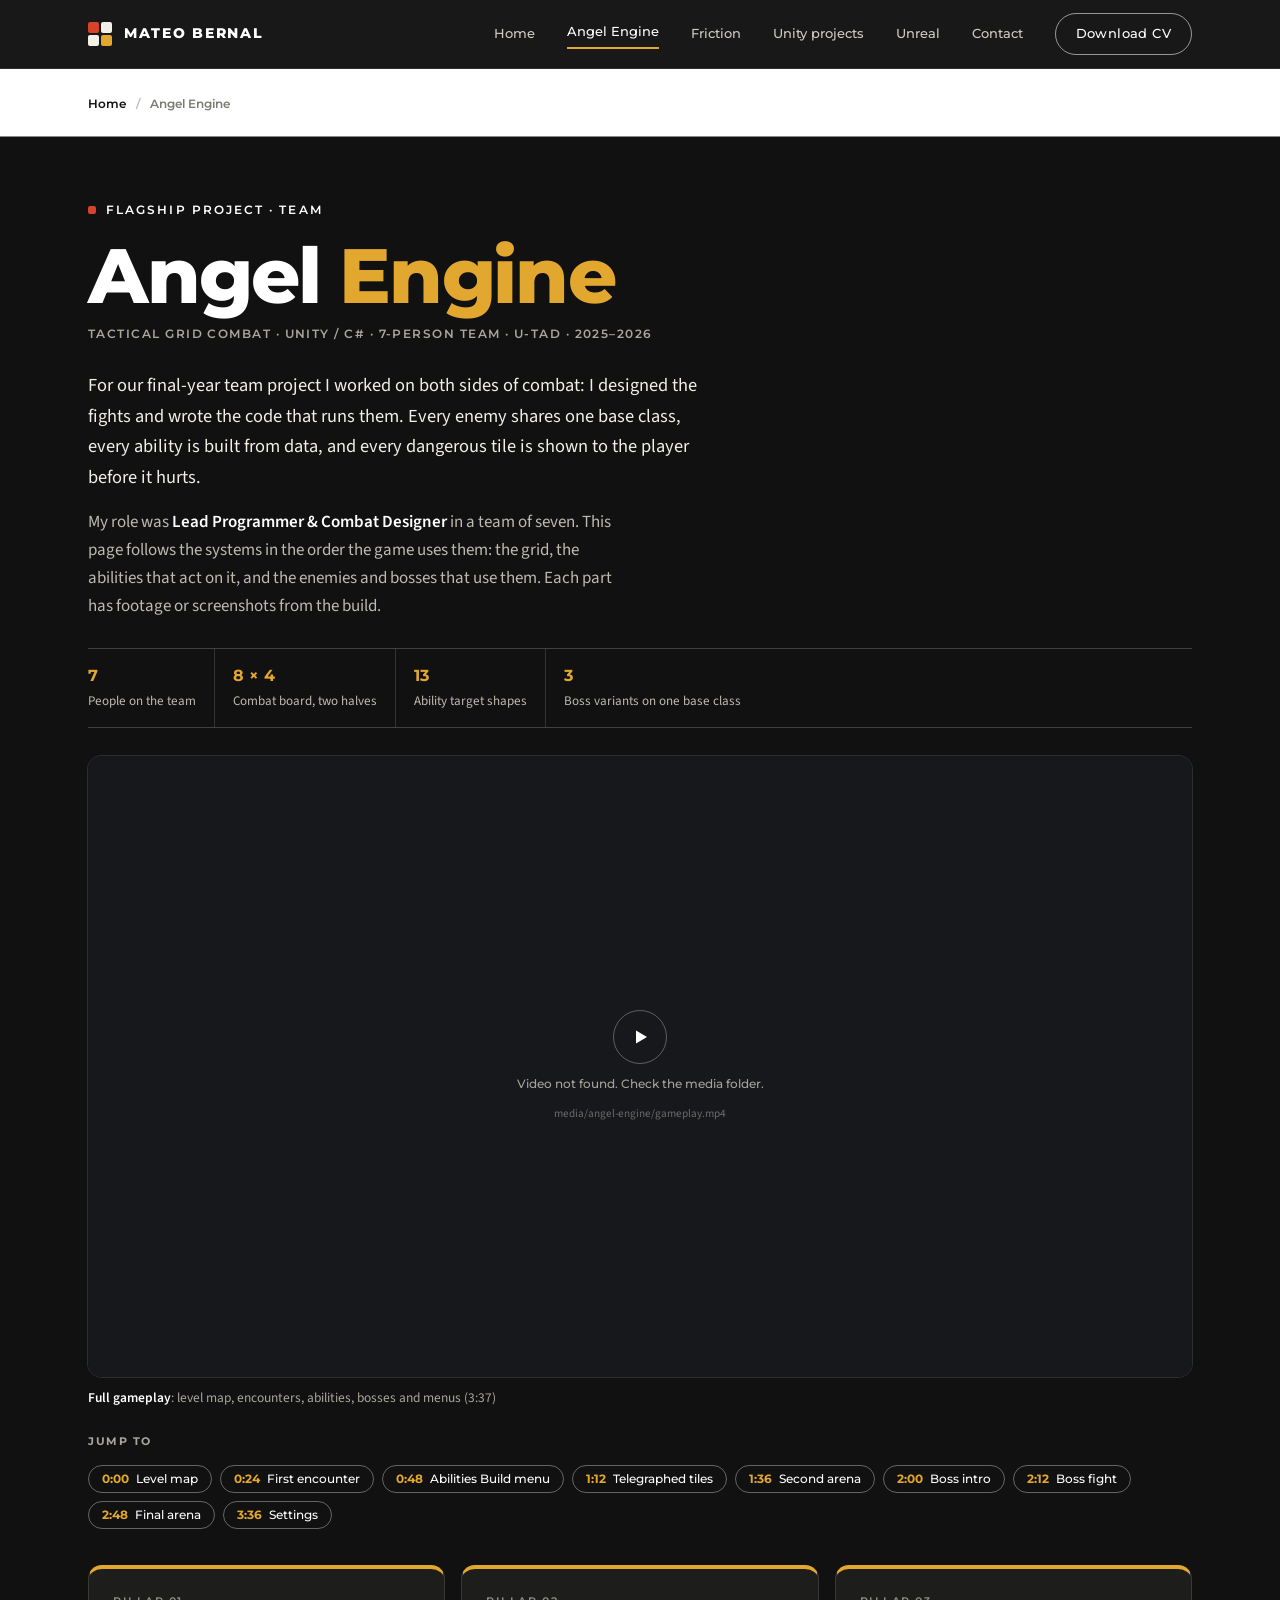
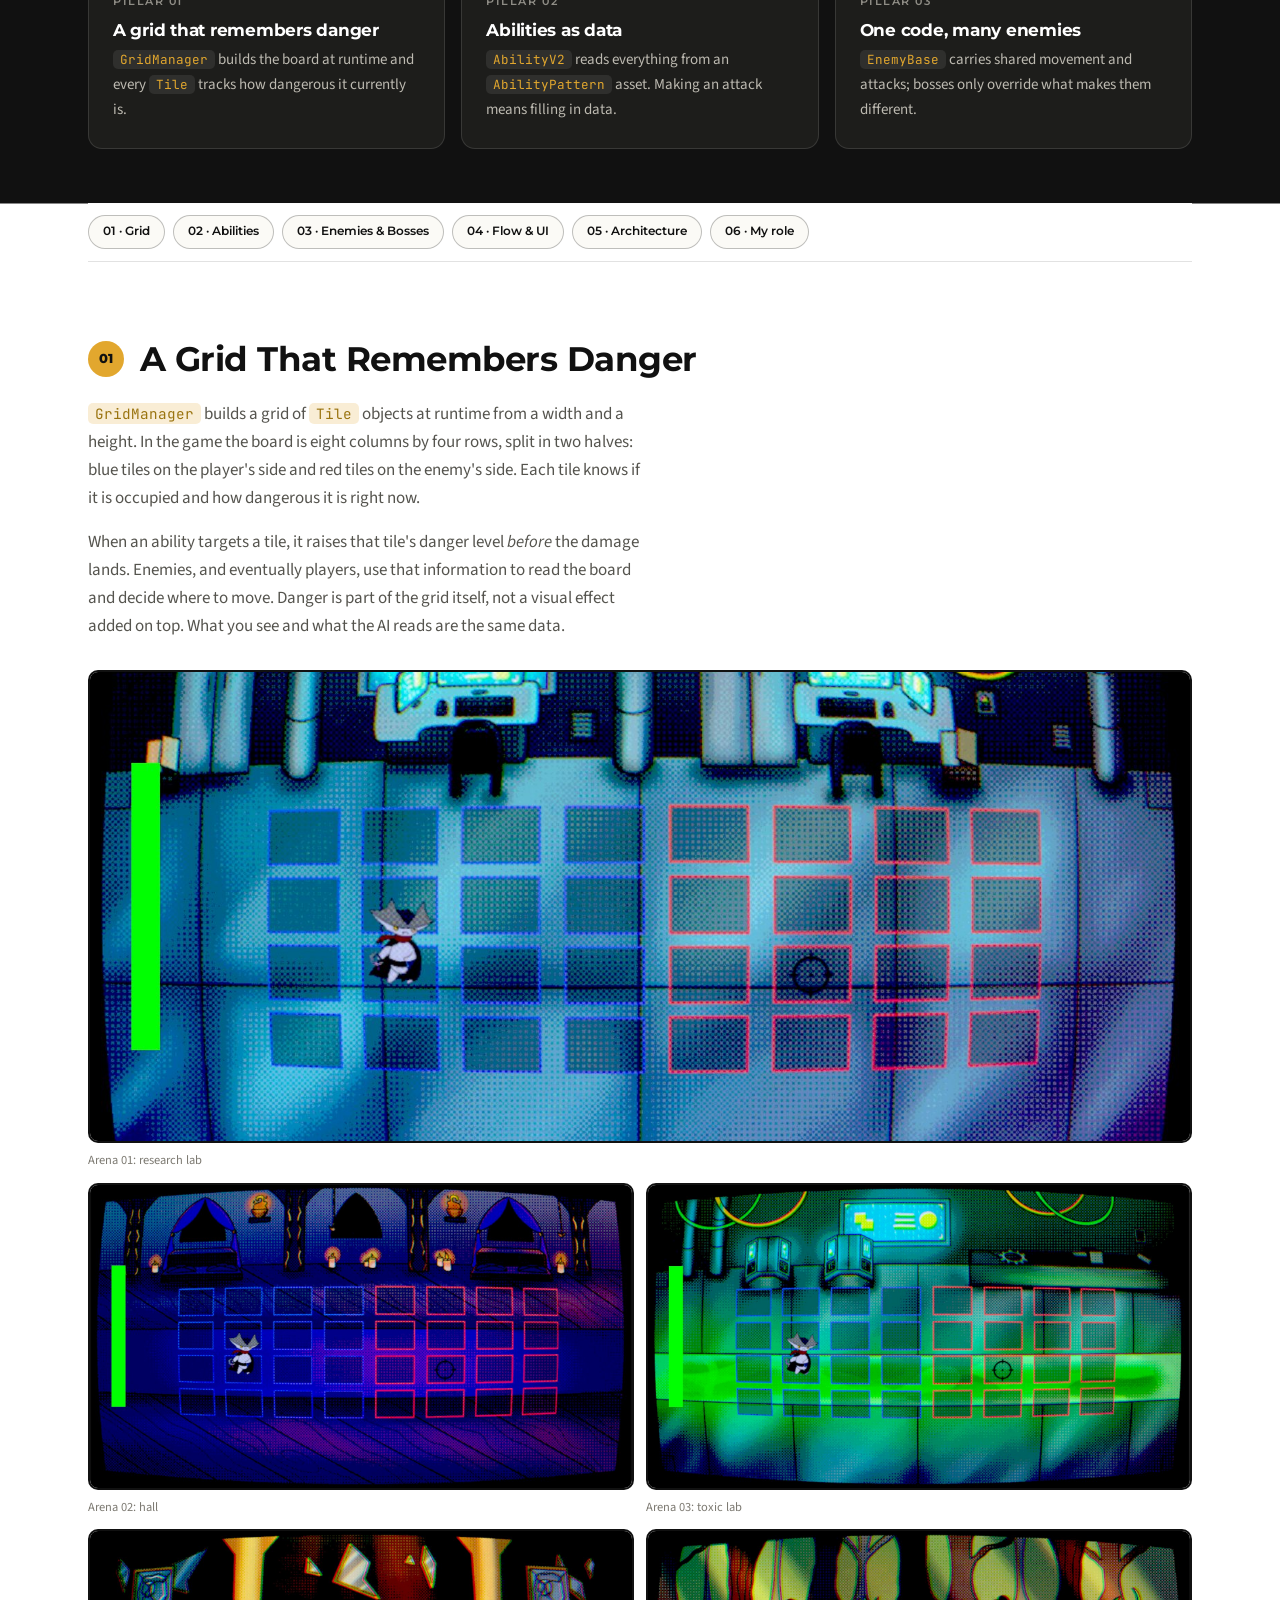
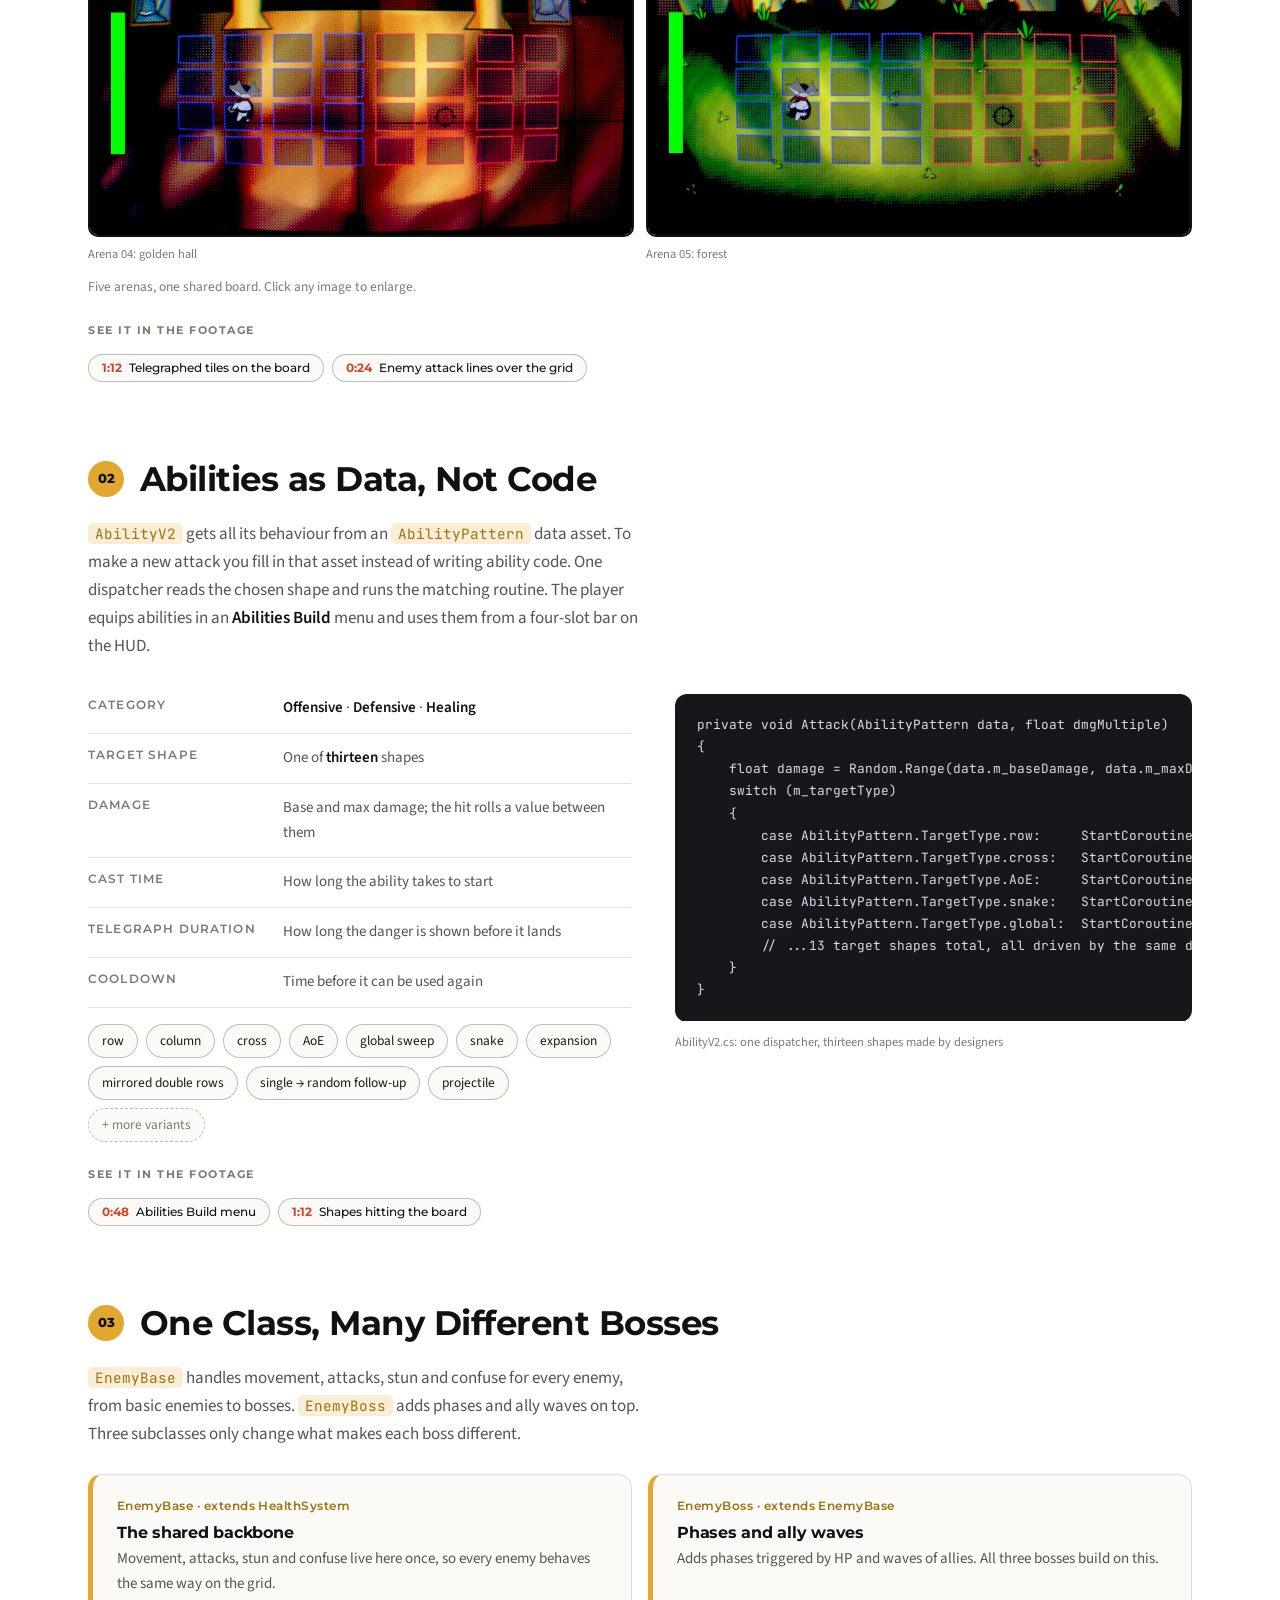
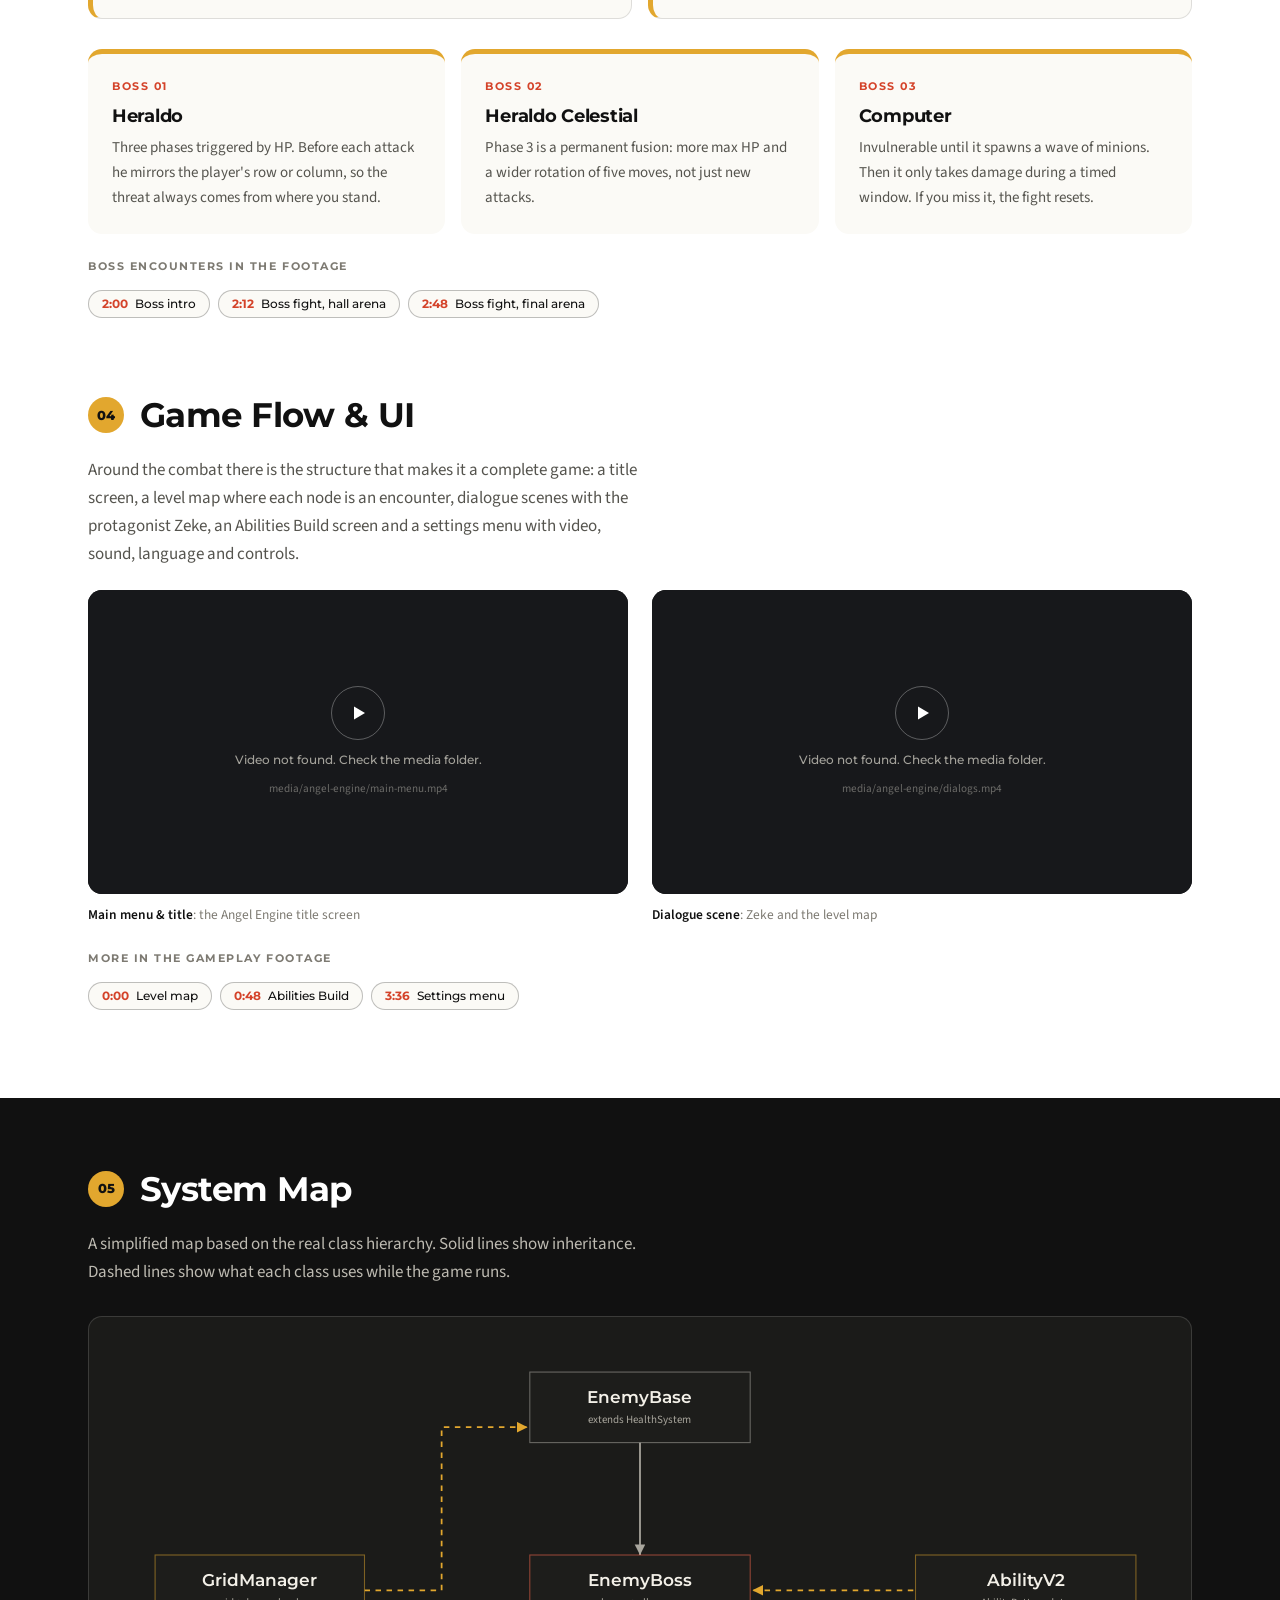
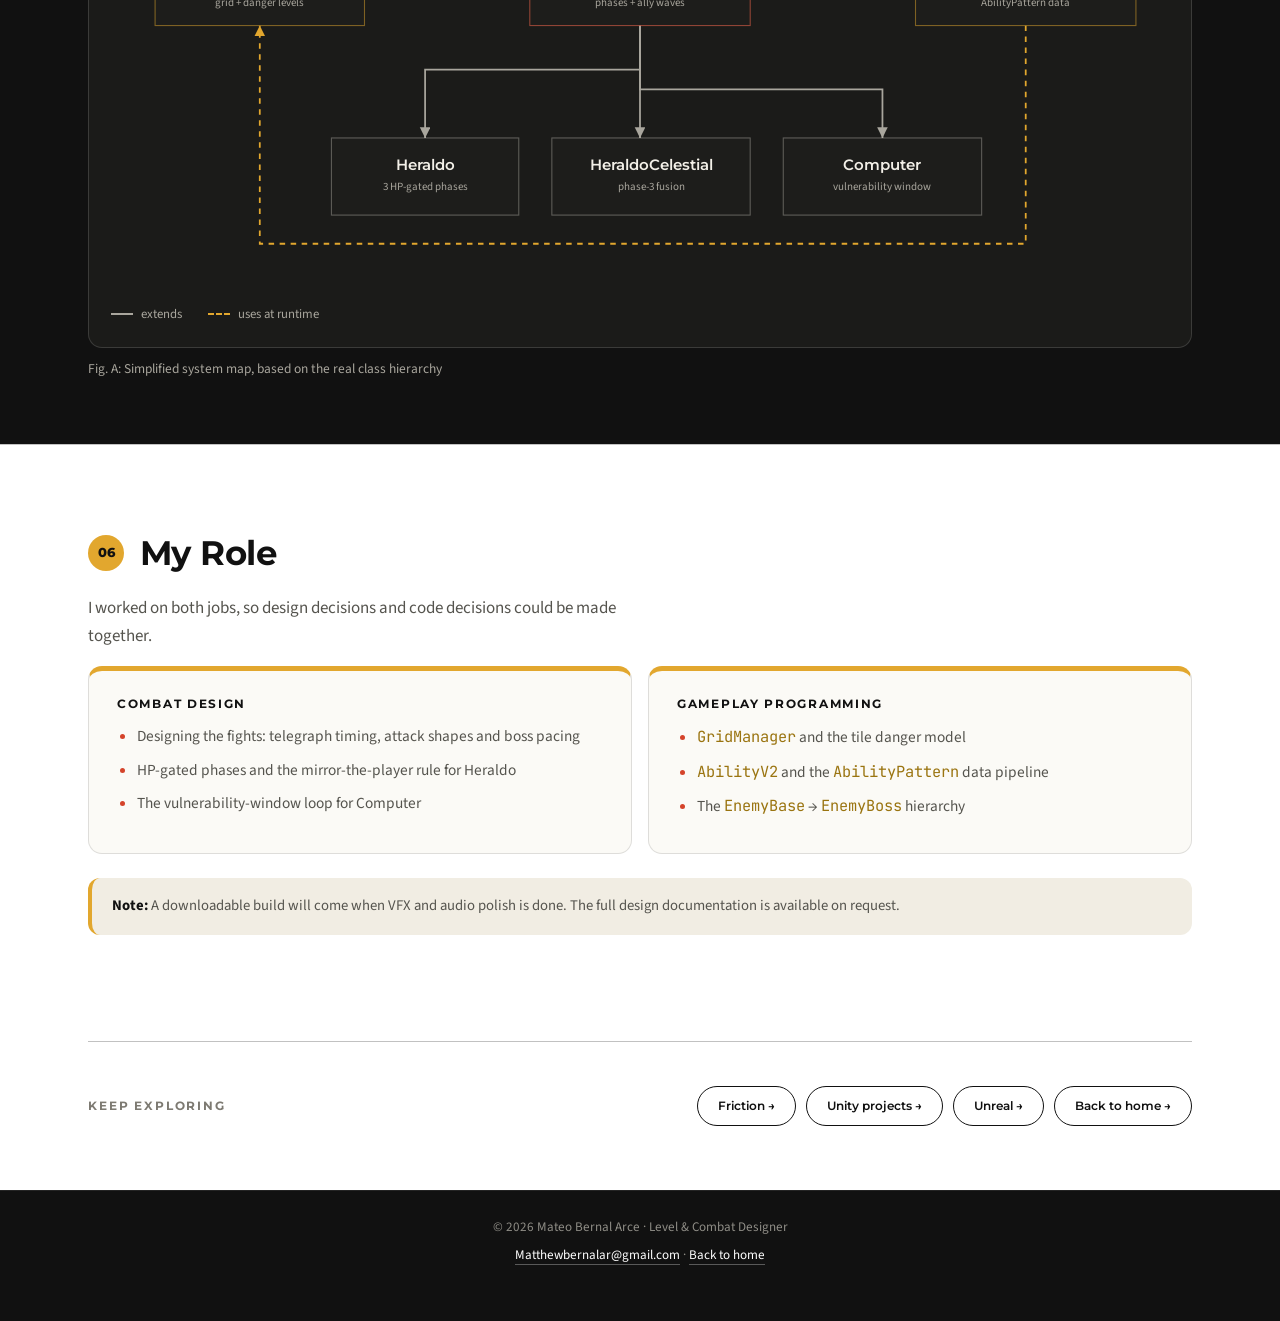
==== commit 2e42afbf: "Add files via upload" ====
--- a/angel-engine.html
+++ b/angel-engine.html
@@ -46,7 +46,7 @@
         <div class="pillars">
           <div class="pillar"><span class="k">Pillar 01</span><h4>A grid that remembers danger</h4><p><code>GridManager</code> builds the board at runtime and every <code>Tile</code> tracks how dangerous it currently is.</p></div>
           <div class="pillar"><span class="k">Pillar 02</span><h4>Abilities as data</h4><p><code>AbilityV2</code> reads everything from an <code>AbilityPattern</code> asset. Making an attack means filling in data.</p></div>
-          <div class="pillar"><span class="k">Pillar 03</span><h4>One backbone, many enemies</h4><p><code>EnemyBase</code> carries shared movement and attacks; bosses only override what makes them different.</p></div>
+          <div class="pillar"><span class="k">Pillar 03</span><h4>One code, many enemies</h4><p><code>EnemyBase</code> carries shared movement and attacks; bosses only override what makes them different.</p></div>
         </div>
       </div>
 
@@ -109,7 +109,7 @@
 
       <!-- 03 ENEMIES -->
       <div class="ae-sec" id="ae-enemies">
-        <div class="ae-sec-head"><span class="n">03</span><h3>One Base Class, Three Different Bosses</h3></div>
+        <div class="ae-sec-head"><span class="n">03</span><h3>One Class, Many Different Bosses</h3></div>
         <p><code>EnemyBase</code> handles movement, attacks, stun and confuse for every enemy, from basic enemies to bosses. <code>EnemyBoss</code> adds phases and ally waves on top. Three subclasses only change what makes each boss different.</p>
         <div class="base-strip">
           <div class="base-card"><span class="k">EnemyBase · extends HealthSystem</span><h4>The shared backbone</h4><p>Movement, attacks, stun and confuse live here once, so every enemy behaves the same way on the grid.</p></div>
